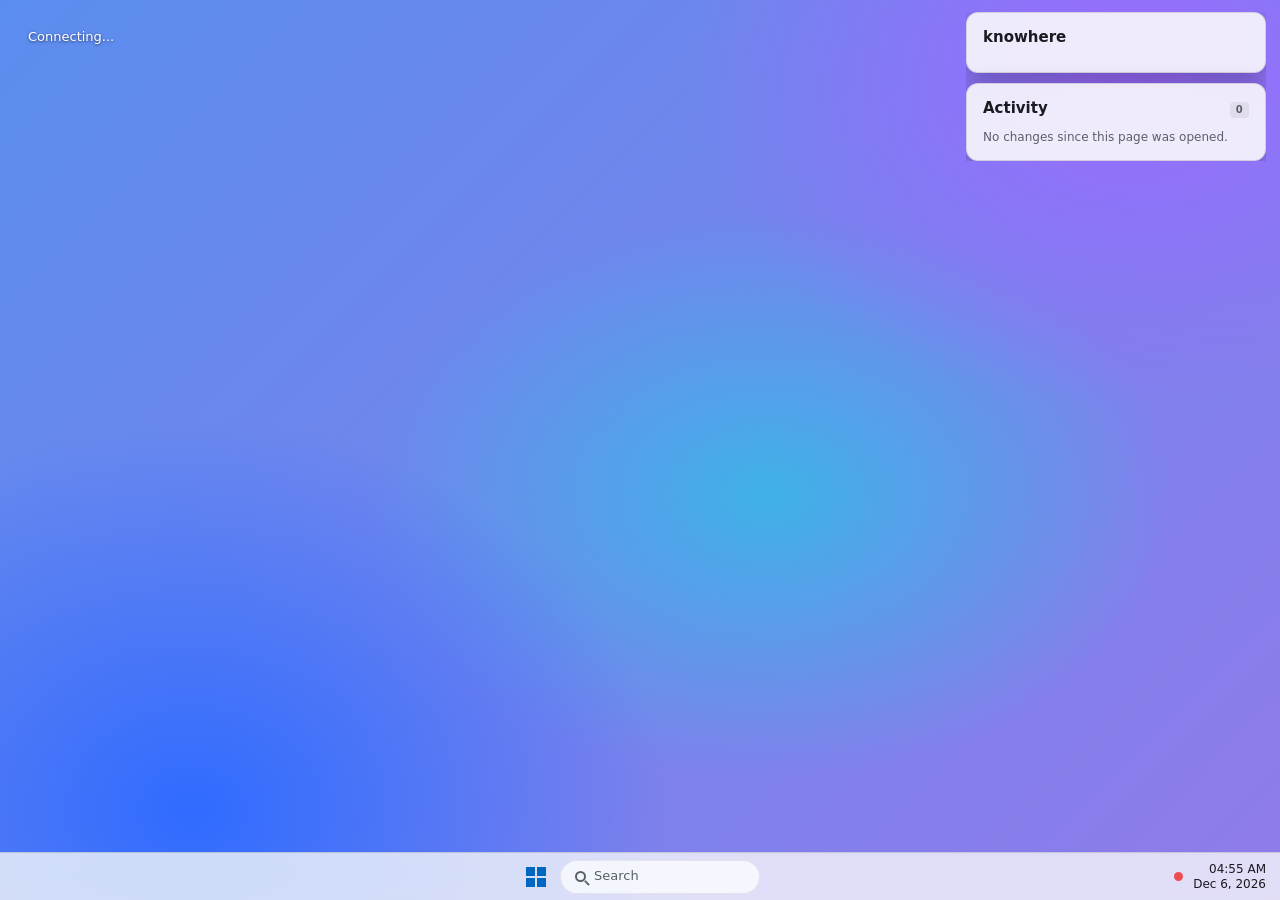
==== dashboard/index.html @ 9a555c3b "dash" ====
<!doctype html>
<html lang="en">
<head>
<meta charset="utf-8">
<meta name="viewport" content="width=device-width, initial-scale=1, viewport-fit=cover">
<meta name="color-scheme" content="light dark">
<title>knowhere</title>
<link rel="icon" href="data:image/svg+xml,%3Csvg xmlns='http://www.w3.org/2000/svg' viewBox='0 0 32 32'%3E%3Crect width='32' height='32' rx='8' fill='%230067c0'/%3E%3Crect x='7' y='7' width='8' height='8' fill='white'/%3E%3Crect x='17' y='7' width='8' height='8' fill='white'/%3E%3Crect x='7' y='17' width='8' height='8' fill='white'/%3E%3Crect x='17' y='17' width='8' height='8' fill='white'/%3E%3C/svg%3E">
<style>
:root{
  --accent:#0067c0; --text:#1a1a1f; --muted:#5b6068; --solid:#f6f7fa;
  --surface:rgba(249,249,252,.90); --card:rgba(255,255,255,.70); --task:rgba(243,244,248,.82);
  --stroke:rgba(0,0,0,.12); --stroke2:rgba(0,0,0,.07); --hover:rgba(0,0,0,.06);
  --ok:#0f7b0f; --okbg:rgba(15,123,15,.14); --warn:#8a5200; --warnbg:rgba(190,120,0,.18);
  --bad:#c42b1c; --badbg:rgba(196,43,28,.14); --off:#5b6068; --offbg:rgba(91,96,104,.16);
  --dot-ok:#2ec04f; --dot-warn:#f2a900; --dot-bad:#ee4b50; --dot-off:#9096a0;
  --wp:radial-gradient(60% 70% at 15% 90%,#2f6bff 0%,transparent 62%),
       radial-gradient(55% 60% at 88% 8%,#9a6bff 0%,transparent 62%),
       radial-gradient(45% 45% at 60% 55%,#3fb2e8 0%,transparent 70%),
       linear-gradient(135deg,#5b8def,#8f7bea);
}
@media (prefers-color-scheme: dark){
  :root{
    --accent:#60cdff; --text:#f3f4f7; --muted:#a3a9b3; --solid:#1f2128;
    --surface:rgba(34,36,44,.86); --card:rgba(255,255,255,.055); --task:rgba(24,26,33,.82);
    --stroke:rgba(255,255,255,.13); --stroke2:rgba(255,255,255,.08); --hover:rgba(255,255,255,.08);
    --ok:#6ccb5f; --okbg:rgba(108,203,95,.16); --warn:#fce100; --warnbg:rgba(252,225,0,.14);
    --bad:#ff99a4; --badbg:rgba(255,99,115,.18); --off:#a3a9b3; --offbg:rgba(163,169,179,.16);
    --wp:radial-gradient(60% 70% at 15% 90%,#0a4fd6 0%,transparent 62%),
         radial-gradient(55% 60% at 88% 8%,#6a2fd1 0%,transparent 62%),
         radial-gradient(45% 45% at 60% 55%,#0e7490 0%,transparent 70%),
         linear-gradient(135deg,#070b18,#101634);
  }
}
*{box-sizing:border-box}
html,body{height:100%;margin:0;overflow:hidden}
body{background:var(--wp);color:var(--text);font:13px/1.4 "Segoe UI Variable Text","Segoe UI",system-ui,-apple-system,Roboto,sans-serif;-webkit-font-smoothing:antialiased}
button{font:inherit;color:inherit}
code,.mono{font-family:"Cascadia Mono",Consolas,ui-monospace,SFMono-Regular,Menlo,monospace}

/* ---------- desktop ---------- */
.desktop{position:fixed;left:0;right:0;top:0;bottom:48px;overflow:auto;padding:8px}
.icons{display:grid;grid-auto-flow:column;grid-template-rows:repeat(auto-fill,112px);grid-auto-columns:92px;height:100%;align-content:start;justify-content:start}
.icon{all:unset;box-sizing:border-box;display:flex;flex-direction:column;align-items:center;gap:6px;width:90px;height:108px;padding:8px 4px;border-radius:6px;cursor:default;color:#fff;text-align:center;text-shadow:0 1px 3px rgba(0,0,0,.7)}
.icon:hover{background:rgba(255,255,255,.14)}
.icon.sel,.icon:focus-visible{background:rgba(255,255,255,.22);box-shadow:inset 0 0 0 1px rgba(255,255,255,.4)}
.lbl{font-size:12px;line-height:1.25;max-width:84px;max-height:2.5em;overflow:hidden;display:-webkit-box;-webkit-line-clamp:2;-webkit-box-orient:vertical;overflow-wrap:anywhere}
.icon.off .tile,.sitem.off .tile{filter:grayscale(.75) brightness(.8)}
.tilewrap{position:relative;display:block;width:52px;height:52px;flex:none}
.tile{display:grid;place-items:center;width:100%;height:100%;border-radius:24%;color:#fff;font-weight:650;letter-spacing:.02em;text-shadow:none;
  background:linear-gradient(145deg,hsl(var(--h) 78% 60%),hsl(calc(var(--h) + 30) 72% 40%));
  box-shadow:0 4px 10px rgba(0,0,0,.28),inset 0 1px 0 rgba(255,255,255,.35)}
.tile.round{border-radius:50%}
.dot{position:absolute;right:-3px;bottom:-3px;width:14px;height:14px;border-radius:50%;border:2px solid rgba(18,20,28,.8);background:var(--dot-off)}
.dot.ok{background:var(--dot-ok)}.dot.warn{background:var(--dot-warn)}.dot.bad{background:var(--dot-bad)}
.nomatch{color:#fff;text-shadow:0 1px 3px rgba(0,0,0,.6);padding:20px;grid-row:1}

/* ---------- widget ---------- */
.wcol{position:absolute;top:12px;right:14px;width:300px;max-height:calc(100% - 24px);overflow:auto;display:flex;flex-direction:column;gap:10px}
.widget{flex:none;padding:14px 16px;border-radius:12px;color:var(--text);
  background:var(--surface);-webkit-backdrop-filter:blur(28px) saturate(1.5);backdrop-filter:blur(28px) saturate(1.5);border:1px solid var(--stroke);box-shadow:0 10px 30px rgba(0,0,0,.25)}
.whead{display:flex;align-items:baseline;justify-content:space-between;margin-bottom:10px}
.whead b{font-size:15px;font-weight:600}
.wstats{display:grid;grid-template-columns:repeat(3,1fr);gap:8px;margin-bottom:12px}
.stat{background:var(--card);border:1px solid var(--stroke2);border-radius:8px;padding:6px 8px}
.stat b{display:block;font-size:20px;line-height:1.1;font-weight:600}
.stat span{font-size:11px;color:var(--muted)}
.stat.bad b{color:var(--bad)}
.wsec{font-size:11px;font-weight:600;letter-spacing:.06em;text-transform:uppercase;color:var(--muted);margin:12px 0 6px}
details.ifd>summary{list-style:none;cursor:default}
details.ifd>summary::-webkit-details-marker{display:none}
details.ifd>summary::after{content:" \25BE";letter-spacing:0}
details.ifd:not([open])>summary::after{content:" \25B8"}
.if{padding:6px 0;border-top:1px solid var(--stroke2)}
.if:first-of-type{border-top:0}
.ifh{display:flex;align-items:center;gap:8px}
.grp{font-size:10px;font-weight:700;letter-spacing:.04em;border-radius:4px;padding:1px 6px;background:var(--hover);color:var(--muted)}
.grp.lan{color:var(--ok);background:var(--okbg)}.grp.tailnet{color:#8a5cf6;background:rgba(138,92,246,.16)}
.ia{margin:3px 0 0;font-size:12px;overflow-wrap:anywhere}
.ia code{display:block}
.ia .v6{color:var(--muted);font-size:11px}
.filters{display:flex;flex-wrap:wrap;gap:5px}
.filters button{all:unset;cursor:default;padding:4px 10px;border-radius:999px;border:1px solid var(--stroke);background:var(--card);font-size:12px;color:var(--muted)}
.filters button:hover{background:var(--hover)}
.filters button.on{background:var(--accent);border-color:transparent;color:#fff}
@media (prefers-color-scheme: dark){.filters button.on{color:#06222f}}
.wfoot{margin-top:12px;font-size:11px;color:var(--muted);overflow-wrap:anywhere}
.alert{margin-top:10px;padding:8px 10px;border-radius:8px;background:var(--badbg);color:var(--bad);font-size:12px}

/* ---------- windows ---------- */
#windows{position:fixed;left:0;right:0;top:0;bottom:48px;z-index:10;pointer-events:none}
.win{position:absolute;pointer-events:auto;min-width:340px;min-height:240px;display:flex;flex-direction:column;resize:both;overflow:hidden;border-radius:9px;color:var(--text);
  background:var(--surface);-webkit-backdrop-filter:blur(30px) saturate(1.4);backdrop-filter:blur(30px) saturate(1.4);
  border:1px solid var(--stroke);box-shadow:0 8px 24px rgba(0,0,0,.25),0 2px 6px rgba(0,0,0,.2)}
.win.focus{box-shadow:0 22px 60px rgba(0,0,0,.45),0 2px 8px rgba(0,0,0,.25)}
.win.max{background:var(--solid);-webkit-backdrop-filter:none;backdrop-filter:none;left:0 !important;top:0 !important;right:0 !important;bottom:0 !important;width:auto !important;height:auto !important;border-radius:0;resize:none}
.win.min{display:none}
.tb{display:flex;align-items:center;height:36px;padding-left:10px;gap:8px;flex:none;user-select:none;-webkit-user-select:none;touch-action:none;color:var(--muted)}
.win.focus .tb{color:var(--text)}
.tbico{display:block;width:16px;height:16px;flex:none}
.tbico .tile{border-radius:4px;box-shadow:none}
.ttl{flex:1;font-size:12px;white-space:nowrap;overflow:hidden;text-overflow:ellipsis}
.wb{all:unset;width:46px;height:36px;display:grid;place-items:center;cursor:default}
.wb:hover{background:var(--hover)}
.wb.x:hover{background:#c42b1c;color:#fff}
.g{position:relative;display:block;width:10px;height:10px}
.g-min::before{content:"";position:absolute;left:0;right:0;top:5px;height:1px;background:currentColor}
.g-max{border:1px solid currentColor;border-radius:1px}
.g-res{width:8px;height:8px;margin:2px 0 0 0;border:1px solid currentColor}
.g-res::before{content:"";position:absolute;left:1px;top:-3px;width:8px;height:8px;border-top:1px solid currentColor;border-right:1px solid currentColor}
.g-x::before,.g-x::after{content:"";position:absolute;left:4px;top:-1px;width:1px;height:12px;background:currentColor;transform:rotate(45deg)}
.g-x::after{transform:rotate(-45deg)}
.wbody{flex:1;overflow:auto;padding:4px 20px 20px}
.gone{padding:30px 0;text-align:center;color:var(--muted)}
.wh{display:flex;gap:14px;align-items:center;padding:4px 0 14px}
.wh .tilewrap{width:56px;height:56px}
.wh .tile{font-size:20px}
.wh h2{margin:0;font-size:20px;line-height:1.2;font-weight:600;overflow-wrap:anywhere}
.wh .sub{color:var(--muted);font-size:12px;overflow-wrap:anywhere;margin-top:2px}
.pill{display:inline-block;font-size:12px;font-weight:600;border-radius:999px;padding:1px 10px;margin-left:8px;vertical-align:3px}
.pill.ok{color:var(--ok);background:var(--okbg)}.pill.warn{color:var(--warn);background:var(--warnbg)}
.pill.bad{color:var(--bad);background:var(--badbg)}.pill.off{color:var(--off);background:var(--offbg)}
.btns{display:flex;gap:8px;flex-wrap:wrap;margin:0 0 6px}
.btn{display:inline-flex;align-items:center;padding:6px 16px;border-radius:5px;border:1px solid var(--stroke);background:var(--card);color:var(--text);text-decoration:none}
.btn:hover{background:var(--hover)}
.btn.pri{background:var(--accent);border-color:transparent;color:#fff}
@media (prefers-color-scheme: dark){.btn.pri{color:#06222f}}
.sec{font-size:13px;font-weight:600;margin:16px 0 8px}
.sec span{color:var(--muted);font-weight:400}
.pcard{background:var(--card);border:1px solid var(--stroke2);border-radius:8px;padding:10px 12px;margin-bottom:8px}
.ph{display:flex;gap:8px;align-items:center;flex-wrap:wrap;margin-bottom:7px}
.pn{font-size:14px;font-weight:600}
.tag{font-size:10px;font-weight:700;border-radius:4px;padding:1px 6px;background:var(--accent);color:#fff}
@media (prefers-color-scheme: dark){.tag{color:#06222f}}
.bind{color:var(--muted);font-size:12px}
.chips{display:flex;gap:6px;flex-wrap:wrap}
.chip{display:inline-flex;gap:6px;align-items:center;min-width:0;max-width:100%;padding:2px 9px;border-radius:6px;background:var(--hover);border:1px solid transparent;color:var(--text);text-decoration:none;font-size:12px;font-family:"Cascadia Mono",Consolas,ui-monospace,SFMono-Regular,Menlo,monospace}
.chip span{min-width:0;overflow-wrap:anywhere}
.chip b{font-family:"Segoe UI Variable Text","Segoe UI",system-ui,sans-serif;font-weight:600;color:var(--muted)}
a.chip{color:var(--accent);border-color:var(--stroke)}
a.chip:hover{background:var(--hover)}
.chip.g-lan b{color:var(--ok)}.chip.g-tailnet b{color:#8a5cf6}
button.chip{all:unset;cursor:default;display:inline-flex;gap:6px;align-items:center;padding:2px 9px;border-radius:6px;background:var(--hover);font-size:12px;color:var(--muted)}
.note{margin-top:7px;font-size:11px;color:var(--warn)}
.kv{display:grid;grid-template-columns:110px 1fr;gap:5px 12px;font-size:12px;margin:0}
.kv dt{color:var(--muted)}.kv dd{margin:0;overflow-wrap:anywhere}

/* ---------- taskbar ---------- */
.taskbar{position:fixed;left:0;right:0;bottom:0;height:48px;z-index:1000;display:grid;grid-template-columns:1fr auto 1fr;align-items:center;padding:0 8px;
  background:var(--task);-webkit-backdrop-filter:blur(30px) saturate(1.6);backdrop-filter:blur(30px) saturate(1.6);border-top:1px solid var(--stroke);color:var(--text)}
.tcenter{display:flex;align-items:center;gap:4px}
.tbtn{all:unset;box-sizing:border-box;height:40px;min-width:40px;display:flex;align-items:center;justify-content:center;gap:8px;border-radius:6px;cursor:default;position:relative}
.tbtn:hover{background:var(--hover)}
.tbtn.act{background:var(--hover)}
.logo{display:grid;grid-template-columns:9px 9px;grid-template-rows:9px 9px;gap:2px}
.logo i{display:block;background:var(--accent)}
.search{padding:0 14px;min-width:200px;height:34px;justify-content:flex-start;border-radius:17px;background:var(--card);border:1px solid var(--stroke2);color:var(--muted)}
.mag{width:11px;height:11px;border:2px solid currentColor;border-radius:50%;position:relative;flex:none}
.mag::after{content:"";position:absolute;width:2px;height:6px;background:currentColor;right:-4px;bottom:-6px;transform:rotate(-45deg)}
.app{padding:0 9px}
.app .tilewrap{width:24px;height:24px}
.app::after{content:"";position:absolute;bottom:2px;left:50%;width:6px;height:3px;margin-left:-3px;border-radius:2px;background:var(--muted)}
.app.act::after{width:16px;margin-left:-8px;background:var(--accent)}
.app.mn::after{width:6px;margin-left:-3px;background:var(--muted)}
.tray{justify-self:end;display:flex;align-items:center;gap:10px;padding-right:6px}
.live{width:9px;height:9px;border-radius:50%;background:var(--dot-off)}
.live.on{background:var(--dot-ok);box-shadow:0 0 0 3px var(--okbg)}.live.off{background:var(--dot-bad)}
.clk{text-align:right;font-size:12px;line-height:1.25}

/* ---------- start menu ---------- */
.start{position:fixed;left:50%;bottom:56px;transform:translateX(-50%);z-index:1001;width:min(640px,calc(100vw - 16px));height:min(640px,calc(100vh - 72px));display:flex;flex-direction:column;padding:20px;border-radius:12px;color:var(--text);
  background:var(--surface);-webkit-backdrop-filter:blur(40px) saturate(1.6);backdrop-filter:blur(40px) saturate(1.6);border:1px solid var(--stroke);box-shadow:0 20px 60px rgba(0,0,0,.4)}
.start[hidden]{display:none}
.sq{width:100%;height:38px;padding:0 16px;border-radius:19px;border:1px solid var(--stroke);background:var(--card);color:var(--text);font:inherit;outline:none}
.sq:focus{border-color:var(--accent);box-shadow:0 0 0 1px var(--accent)}
.sh{display:flex;justify-content:space-between;margin:16px 4px 8px;font-size:13px;font-weight:600}
.sh span{color:var(--muted);font-weight:400}
.sgrid{flex:1;overflow:auto;display:grid;grid-template-columns:repeat(auto-fill,minmax(92px,1fr));grid-auto-rows:108px;gap:4px;align-content:start}
.sitem{all:unset;box-sizing:border-box;display:flex;flex-direction:column;align-items:center;gap:6px;padding:8px 4px;border-radius:6px;cursor:default;text-align:center}
.sitem:hover,.sitem:focus-visible{background:var(--hover)}
.sitem .lbl{color:var(--text);font-size:12px;max-width:86px}
.sitem .tilewrap{width:44px;height:44px}
.sitem .tile{font-size:16px}
.sfoot{margin-top:10px;padding-top:10px;border-top:1px solid var(--stroke2);font-size:12px;color:var(--muted)}

.tile svg{width:58%;height:58%;fill:none;stroke:#fff;stroke-width:1.9;stroke-linecap:round;stroke-linejoin:round}
.tbico .tile svg{width:74%;height:74%}
#toasts{position:fixed;right:14px;bottom:58px;z-index:1002;display:flex;flex-direction:column;gap:8px;width:min(320px,calc(100vw - 28px));pointer-events:none}
.toast{pointer-events:auto;display:flex;gap:10px;align-items:flex-start;padding:10px 12px;border-radius:10px;color:var(--text);cursor:default;background:var(--surface);-webkit-backdrop-filter:blur(30px);backdrop-filter:blur(30px);border:1px solid var(--stroke);box-shadow:0 10px 30px rgba(0,0,0,.35);animation:tin .25s ease-out}
@keyframes tin{from{transform:translateY(12px);opacity:0}to{transform:none;opacity:1}}
.toast .dot,.ev .dot{position:static;flex:none;width:10px;height:10px;margin-top:5px}
.toast b{display:block;font-weight:600}.toast span{color:var(--muted);font-size:12px}
.ev{display:flex;gap:8px;padding:6px 0;border-top:1px solid var(--stroke2);font-size:12px;cursor:default}
.ev:first-child{border-top:0}
.ev:hover{background:var(--hover)}
.badge{display:none;min-width:16px;height:16px;padding:0 4px;border-radius:8px;background:var(--dot-bad);color:#fff;font-size:11px;font-weight:700;align-items:center;justify-content:center}
.badge.on{display:inline-flex}
/* ---------- small screens ---------- */
@media (max-width:760px){
  .desktop{display:flex;flex-direction:column;padding:8px}
  .wcol{position:static;width:auto;max-height:none;order:-1;margin:0 0 8px;flex:none}
  .icons{display:grid;grid-auto-flow:row;grid-template-rows:none;grid-template-columns:repeat(auto-fill,minmax(86px,1fr));grid-auto-columns:auto;height:auto;justify-content:stretch}
  .icon{width:auto}
  .icons{flex:none}
  .search{min-width:40px;width:40px;padding:0;justify-content:center}.search span{display:none}
  .clk .d{display:none}
  .win{min-width:0}
}
</style>
</head>
<body>
<div id="desktop" class="desktop">
  <div class="wcol">
    <aside id="widget" class="widget">
      <div class="whead"><b id="host">knowhere</b></div>
      <div id="wbody"></div>
    </aside>
    <aside id="wact" class="widget">
      <div class="whead"><b>Activity</b><span id="actn" class="grp">0</span></div>
      <div id="actbody"></div>
    </aside>
  </div>
  <div id="icons" class="icons"></div>
</div>
<div id="windows"></div>
<div id="toasts"></div>

<section id="start" class="start" hidden aria-label="Start">
  <input id="q" class="sq" type="search" placeholder="Search services, ports, addresses" autocomplete="off">
  <div class="sh">Services <span id="scount"></span></div>
  <div id="sgrid" class="sgrid"></div>
  <div id="sfoot" class="sfoot"></div>
</section>

<nav class="taskbar" aria-label="Taskbar">
  <div></div>
  <div class="tcenter">
    <button id="startbtn" class="tbtn" title="Start" aria-label="Start"><span class="logo"><i></i><i></i><i></i><i></i></span></button>
    <button id="searchbtn" class="tbtn search" title="Search (/)" aria-label="Search"><i class="mag"></i><span>Search</span></button>
    <div id="apps" class="tcenter"></div>
  </div>
  <div class="tray"><span id="pbadge" class="badge" title="Services with problems"></span><span id="live" class="live" title="connecting"></span><div class="clk"><div id="clock"></div><div id="date" class="d"></div></div></div>
</nav>

<script>
(function(){
'use strict';
var snap=null, query='', filter='all', selected=null;
var wins=[], zTop=20, cascade=0, focusId=null;
var coarse=!!(window.matchMedia && window.matchMedia('(pointer: coarse)').matches);
var RANK={lan:0,tailnet:1,loopback:2,other:3,docker:4};
var GNAME={lan:'LAN',tailnet:'Tailscale',loopback:'Loopback',other:'Other',docker:'Docker'};
var FILTERS=[['all','All'],['docker','Docker'],['host','Host'],['running','Running'],['problems','Problems']];

function $(id){return document.getElementById(id);}
function small(){return window.innerWidth<760;}
function add(e,c){
  if(c==null||c===false) return;
  if(Array.isArray(c)){ c.forEach(function(x){add(e,x);}); return; }
  e.appendChild(c.nodeType? c : document.createTextNode(String(c)));
}
function h(tag,attrs){
  var e=document.createElement(tag);
  if(attrs) Object.keys(attrs).forEach(function(k){
    var v=attrs[k];
    if(k==='class') e.className=v;
    else if(k==='href'){ if(/^https?:\/\//.test(v)){ e.href=v; e.target='_blank'; e.rel='noopener'; } }
    else e.setAttribute(k,v);
  });
  for(var i=2;i<arguments.length;i++) add(e,arguments[i]);
  return e;
}

function soft(name){
  var out=[];
  name.split(/([-_.])/).forEach(function(p){
    if(p==='') return;
    out.push(document.createTextNode(p));
    if(/^[-_.]$/.test(p)) out.push(document.createElement('wbr'));
  });
  return out;
}
/* ---------- model helpers ---------- */
function hue(s){var x=0;for(var i=0;i<s.length;i++) x=(x*31+s.charCodeAt(i))>>>0;return x%360;}
function initials(n){
  var p=n.replace(/[^A-Za-z0-9]+/g,' ').trim().split(' ').filter(Boolean);
  return (p.length>1? p[0][0]+p[1][0] : (p[0]||'?').slice(0,2)).toUpperCase();
}
var GL={
 film:'<rect x="3" y="4" width="18" height="16" rx="3"/><path d="M10 9l5 3-5 3z"/>',
 music:'<path d="M9 18V6l10-2v12"/><circle cx="7" cy="18" r="2"/><circle cx="17" cy="16" r="2"/>',
 photo:'<rect x="3" y="4" width="18" height="16" rx="3"/><circle cx="9" cy="10" r="1.6"/><path d="M4 18l5-5 4 4 3-3 4 4"/>',
 shield:'<path d="M12 3l8 3v6c0 4.5-3.2 7.6-8 9-4.8-1.4-8-4.5-8-9V6z"/><path d="M9 12l2 2 4-4"/>',
 box:'<path d="M12 3l8 4.5v9L12 21l-8-4.5v-9z"/><path d="M12 12l8-4.5M12 12L4 7.5M12 12v9"/>',
 db:'<ellipse cx="12" cy="6" rx="7" ry="3"/><path d="M5 6v6c0 1.7 3.1 3 7 3s7-1.3 7-3V6M5 12v6c0 1.7 3.1 3 7 3s7-1.3 7-3v-6"/>',
 bolt:'<path d="M13 3L5 13h6l-1 8 8-10h-6z"/>',
 chart:'<path d="M4 19V5M4 19h16"/><path d="M8 15l3-4 3 2 4-6"/>',
 term:'<rect x="3" y="4" width="18" height="16" rx="3"/><path d="M7 9l3 3-3 3M12 15h5"/>',
 mesh:'<circle cx="12" cy="5" r="2"/><circle cx="5" cy="18" r="2"/><circle cx="19" cy="18" r="2"/><path d="M12 7v4M12 11l-6 5M12 11l6 5"/>',
 clock:'<circle cx="12" cy="12" r="9"/><path d="M12 7v5l3 2"/>',
 globe:'<circle cx="12" cy="12" r="9"/><path d="M3 12h18M12 3c3 3 3 15 0 18M12 3c-3 3-3 15 0 18"/>',
 net:'<rect x="3" y="14" width="18" height="6" rx="2"/><path d="M7 14v-4M12 14V6M17 14v-4"/>',
 gear:'<circle cx="12" cy="12" r="3"/><path d="M12 3v3M12 18v3M3 12h3M18 12h3M5.6 5.6l2.1 2.1M16.3 16.3l2.1 2.1M18.4 5.6l-2.1 2.1M7.7 16.3l-2.1 2.1"/>',
 grid:'<rect x="4" y="4" width="7" height="7" rx="1.5"/><rect x="13" y="4" width="7" height="7" rx="1.5"/><rect x="4" y="13" width="7" height="7" rx="1.5"/><rect x="13" y="13" width="7" height="7" rx="1.5"/>',
 lock:'<rect x="5" y="11" width="14" height="9" rx="2"/><path d="M8 11V8a4 4 0 018 0v3"/>',
 cloud:'<path d="M7 18a4 4 0 010-8 5 5 0 019.6-1A4.5 4.5 0 0117 18z"/>',
 rec:'<rect x="3" y="5" width="18" height="14" rx="3"/><circle cx="12" cy="12" r="3"/>'
};
var RULES=[
 [/postgres|mysql|mariadb|mongo|influx|clickhouse|sqlite|database|[-_]pg\b|pgvector/,'db',255],
 [/redis|valkey|memcache|keydb/,'bolt',20],
 [/socket-proxy|docker-proxy|vault|crowdsec|fail2ban/,'lock',45],
 [/jellyfin|plex|emby|kodi|sonarr|radarr|tautulli/,'film',8],
 [/navidrome|airsonic|subsonic|mpd|music|lidarr/,'music',330],
 [/immich|photoprism|piwigo|lychee|photo/,'photo',165],
 [/pihole|adguard/,'shield',350],
 [/portainer|dockge|watchtower|containerd|dockerd|podman/,'box',205],
 [/grafana|prometheus|ntop|netdata|zabbix|loki|uptime|glances/,'chart',140],
 [/sshd|ssh/,'term',150],
 [/tailscale|wireguard|zerotier|headscale|openvpn|vpn/,'mesh',270],
 [/chrony|ntp|timesync/,'clock',190],
 [/networkd|networkmanager|dhcp|netplan/,'net',215],
 [/resolved|unbound|dnsmasq|coredns|bind|dns/,'globe',200],
 [/nginx|caddy|traefik|haproxy|apache|httpd|proxy/,'globe',225],
 [/nextcloud|owncloud|seafile|syncthing|cloud/,'cloud',210],
 [/dashboard/,'grid',215],
 [/blackbox|recorder|camera|frigate/,'rec',300]
];
function glyphFor(s){
  var key=(s.name+' '+(s.image||'')+' '+(s.compose||'')).toLowerCase();
  for(var i=0;i<RULES.length;i++) if(RULES[i][0].test(key)) return {d:GL[RULES[i][1]],hue:RULES[i][2]};
  return {d:GL[s.source==='docker'?'box':'gear'],hue:null};
}
function svgIcon(d){
  var v=document.createElementNS('http://www.w3.org/2000/svg','svg');
  v.setAttribute('viewBox','0 0 24 24'); v.setAttribute('aria-hidden','true'); v.innerHTML=d;
  return v;
}
function tile(s,bare){
  var g=glyphFor(s);
  var t=h('span',{'class':'tile'+(s.source==='host'?' round':'')},svgIcon(g.d));
  t.style.setProperty('--h',String(g.hue==null? hue(s.name) : g.hue));
  return t;
}
function status(s){
  if(s.state==='running'){
    if(s.health==='unhealthy') return ['unhealthy','bad'];
    if(s.health==='healthy') return ['healthy','ok'];
    if(s.health==='starting') return ['starting','warn'];
    return ['running','ok'];
  }
  if(s.state==='restarting'||s.state==='paused'||s.state==='created') return [s.state,'warn'];
  return [s.state,'off'];
}
function isProblem(s){return s.health==='unhealthy'||s.state==='exited'||s.state==='dead'||s.state==='restarting';}
function byId(id){return snap? snap.services.filter(function(s){return s.id===id;})[0] : null;}

function portGroups(s){
  var m={}, order=[];
  s.ports.forEach(function(p){
    var k=p.proto+'/'+p.port;
    if(!m[k]){ m[k]={proto:p.proto,port:p.port,binds:[],reach:[],seen:{},scheme:''}; order.push(k); }
    var g=m[k];
    if(g.binds.indexOf(p.bind)<0) g.binds.push(p.bind);
    if(p.scheme) g.scheme=p.scheme;
    if(p.aliases&&!g.aliases) g.aliases=p.aliases;
    p.reach.forEach(function(r){ var rk=r.iface+'|'+r.ip; if(!g.seen[rk]){ g.seen[rk]=1; g.reach.push(r); } });
  });
  return order.map(function(k){
    var g=m[k];
    g.reach.sort(function(a,b){return (RANK[a.group]-RANK[b.group])||a.iface.localeCompare(b.iface)||a.ip.localeCompare(b.ip);});
    return g;
  });
}
function filterOK(s,f){
  return f==='all'||(f==='docker'&&s.source==='docker')||(f==='host'&&s.source==='host')||(f==='running'&&s.state==='running')||(f==='problems'&&isProblem(s));
}
function matches(s){
  if(!filterOK(s,filter)) return false;
  if(!query) return true;
  var hay=[s.name,s.image,s.compose,s.state,s.health,s.source].concat(s.internal_ports||[]);
  s.ports.forEach(function(p){
    hay.push(String(p.port),p.proto,p.bind,p.scheme);
    p.reach.forEach(function(r){hay.push(r.iface,r.ip);});
  });
  return hay.join(' ').toLowerCase().indexOf(query)>=0;
}
function visible(){return snap? snap.services.filter(matches) : [];}

/* ---------- desktop icons ---------- */
function icon(s){
  var st=status(s);
  var b=h('button',{'class':'icon'+(selected===s.id?' sel':'')+(st[1]==='off'?' off':''),'data-id':s.id,title:s.name+' - '+st[0]},
    h('span',{'class':'tilewrap'},tile(s),h('i',{'class':'dot '+st[1]})),
    h('span',{'class':'lbl'},soft(s.name)));
  b.addEventListener('click',function(e){
    e.stopPropagation();
    if(coarse||small()) openWin(s.id); else { selected=s.id; markSel(); }
  });
  b.addEventListener('dblclick',function(){openWin(s.id);});
  b.addEventListener('keydown',function(e){ if(e.key==='Enter'){ e.preventDefault(); openWin(s.id); } });
  return b;
}
function markSel(){
  var list=$('icons').querySelectorAll('.icon');
  for(var i=0;i<list.length;i++) list[i].classList.toggle('sel',list[i].getAttribute('data-id')===selected);
}
function renderIcons(){
  var box=$('icons'); box.textContent='';
  if(!snap){ box.appendChild(h('div',{'class':'nomatch'},'Connecting...')); return; }
  var list=visible();
  if(!list.length) box.appendChild(h('div',{'class':'nomatch'},'No services match.'));
  list.forEach(function(s){box.appendChild(icon(s));});
}

/* ---------- network widget ---------- */
function stat(n,label,bad){return h('div',{'class':'stat'+(bad?' bad':'')},h('b',null,String(n)),h('span',null,label));}
function renderWidget(){
  var w=$('wbody'); w.textContent='';
  if(!snap) return;
  $('host').textContent=snap.host||'knowhere';
  var ports=0; snap.services.forEach(function(s){ports+=s.ports.length;});
  var probs=snap.services.filter(isProblem).length;
  w.appendChild(h('div',{'class':'wstats'},stat(snap.services.length,'Services'),stat(ports,'Listeners'),stat(probs,'Problems',probs>0)));
  var det=h('details',{'class':'ifd'}); if(!small()) det.setAttribute('open','');
  det.appendChild(h('summary',{'class':'wsec'},'Interfaces'));
  var docker=0;
  snap.interfaces.forEach(function(i){
    if(i.group==='docker'){docker++;return;}
    var v4=i.addrs.filter(function(a){return a.indexOf(':')<0;}), v6=i.addrs.filter(function(a){return a.indexOf(':')>=0;});
    det.appendChild(h('div',{'class':'if'},
      h('div',{'class':'ifh'},h('b',null,i.name),h('span',{'class':'grp '+i.group},GNAME[i.group]||i.group)),
      h('div',{'class':'ia'},v4.map(function(a){return h('code',null,a);}),v6.map(function(a){return h('code',{'class':'v6'},a);}))));
  });
  if(docker) det.appendChild(h('div',{'class':'if'},h('div',{'class':'ifh'},h('b',null,'docker bridges'),h('span',{'class':'grp'},docker+' active'))));
  w.appendChild(det);
  w.appendChild(h('div',{'class':'wsec'},'Filter'));
  var f=h('div',{'class':'filters'});
  FILTERS.forEach(function(x){
    var n=snap.services.filter(function(s){return filterOK(s,x[0]);}).length;
    var b=h('button',{'class':x[0]===filter?'on':''},x[1]+' '+n);
    b.addEventListener('click',function(){filter=x[0];renderAll();});
    f.appendChild(b);
  });
  w.appendChild(f);
  if(snap.docker_error) w.appendChild(h('div',{'class':'alert'},'Docker data unavailable, showing host listeners only: '+snap.docker_error));
  w.appendChild(h('div',{'class':'wfoot'},'Dashboard listens on '+(snap.dashboard_binds||[]).join(', ')+' (IPv4 only). Circle icons are host processes, rounded squares are containers.'));
}

/* ---------- start menu ---------- */
function toggleStart(force){
  var open=(force===undefined)? $('start').hidden : force;
  $('start').hidden=!open;
  $('startbtn').classList.toggle('act',open);
  if(open){ renderStart(); $('q').focus(); }
}
function closeStart(){ if(!$('start').hidden) toggleStart(false); }
function renderStart(){
  var g=$('sgrid'); g.textContent='';
  var list=visible();
  $('scount').textContent=snap? (list.length+' of '+snap.services.length) : '';
  list.forEach(function(s){
    var b=h('button',{'class':'sitem'+(status(s)[1]==='off'?' off':''),title:s.name+' - '+status(s)[0]},h('span',{'class':'tilewrap'},tile(s),h('i',{'class':'dot '+status(s)[1]})),h('span',{'class':'lbl'},soft(s.name)));
    b.addEventListener('click',function(){openWin(s.id);});
    g.appendChild(b);
  });
  if(!list.length) g.appendChild(h('div',{'class':'gone',style:'grid-column:1/-1'},'No services match.'));
  $('sfoot').textContent=snap? (snap.host+' \u00b7 filter: '+filter+(query?' \u00b7 search: '+query:'')) : '';
}

/* ---------- windows ---------- */
function btn(s,primary,label,url){ return h('a',{'class':'btn'+(primary?' pri':''),href:url,title:url},label); }
function winBody(s){
  var st=status(s), groups=portGroups(s), root=h('div',null);
  var sub=(s.source==='docker')? [s.image,s.compose?' \u00b7 '+s.compose:'',s.network_mode==='host'?' \u00b7 host network':''] : ['Host process'];
  root.appendChild(h('div',{'class':'wh'},
    h('span',{'class':'tilewrap'},tile(s)),
    h('div',null,h('h2',null,s.name,h('span',{'class':'pill '+st[1]},st[0])),h('div',{'class':'sub'},sub),s.status_text?h('div',{'class':'sub'},s.status_text):null)));
  var web=groups.filter(function(g){return g.scheme;}).slice(0,4), btns=h('div',{'class':'btns'});
  web.forEach(function(g){
    var pick=function(grp){var r=g.reach.filter(function(x){return x.group===grp&&x.url;})[0];return r&&r.url;};
    var lan=pick('lan'), ts=pick('tailnet'), lo=pick('loopback');
    var main=lan||ts||lo, suffix=web.length>1? ' :'+g.port : '';
    if(main) btns.appendChild(btn(s,true,'Open'+suffix,main));
    if(lan&&ts) btns.appendChild(btn(s,false,'Via Tailscale'+suffix,ts));
    if(g.aliases&&g.aliases.length) btns.appendChild(btn(s,false,'Tailscale name'+suffix,g.aliases[0].url));
  });
  if(btns.childNodes.length) root.appendChild(btns);

  root.appendChild(h('div',{'class':'sec'},'Listening ports ',h('span',null,'('+groups.length+')')));
  if(!groups.length) root.appendChild(h('div',{'class':'pcard bind'},'Nothing is listening on the host for this service.'));
  groups.forEach(function(g){
    var main=g.reach.filter(function(r){return r.group!=='docker';}), dock=g.reach.filter(function(r){return r.group==='docker';});
    var wild=g.binds.some(function(b){return b==='0.0.0.0'||b==='::';});
    var chips=main.map(chipFor);
    (g.aliases||[]).forEach(function(a){ chips.push(h('a',{'class':'chip g-tailnet',href:a.url,title:a.label+' - open '+a.url},h('b',null,'dns'),h('span',null,a.url.replace(/^https?:\/\//,'').replace(/\/$/,'')))); });
    if(dock.length){
      var key=s.id+'|'+g.proto+'/'+g.port;
      var tg=h('button',{'class':'chip'},'docker bridges x'+dock.length+(expanded[key]?' \u25be':' \u25b8'));
      tg.addEventListener('click',function(){expanded[key]=!expanded[key];refreshAllWins();});
      chips.push(tg);
      if(expanded[key]) dock.forEach(function(r){chips.push(chipFor(r));});
    }
    var card=h('div',{'class':'pcard'},
      h('div',{'class':'ph'},h('span',{'class':'pn mono'},g.port+'/'+g.proto),g.scheme?h('span',{'class':'tag'},g.scheme.toUpperCase()):null,
        h('span',{'class':'bind'},'bound '+g.binds.join(', ')+(wild?' (all interfaces)':''))),
      h('div',{'class':'chips'},chips.length?chips:h('span',{'class':'bind'},'No active interface holds this address.')));
    if(g.reach.some(function(r){return r.scope==='global';}))
      card.appendChild(h('div',{'class':'note'},'Reachable on a globally routable address. Whether the internet can reach it depends on your router firewall.'));
    root.appendChild(card);
  });
  if(s.internal_ports&&s.internal_ports.length){
    root.appendChild(h('div',{'class':'sec'},'Docker network only'));
    root.appendChild(h('div',{'class':'pcard'},h('div',{'class':'chips'},s.internal_ports.map(function(p){return h('span',{'class':'chip'},p);}))));
  }
  var kv=h('dl',{'class':'kv'});
  function row(k,v){ if(v){ kv.appendChild(h('dt',null,k)); kv.appendChild(h('dd',null,v)); } }
  row('Source',s.source==='docker'?'Docker container':'Host process');
  row('State',s.state+(s.health?' ('+s.health+')':''));
  row('Image',s.image); row('Compose',s.compose); row('Network mode',s.network_mode);
  root.appendChild(h('div',{'class':'sec'},'Details'));
  root.appendChild(h('div',{'class':'pcard'},kv));
  return root;
}
var expanded={};
function chipFor(r){
  var cls='chip g-'+r.group;
  var title=GNAME[r.group]+' / '+r.scope+(r.url?' - open '+r.url:'');
  var inner=[h('b',null,r.iface),h('span',null,r.ip)];
  return r.url? h('a',{'class':cls,href:r.url,title:title},inner) : h('span',{'class':cls,title:title},inner);
}
function applyState(w){
  w.el.classList.toggle('min',w.min);
  w.el.classList.toggle('max',w.max);
  w.bMax.firstChild.className='g '+(w.max?'g-res':'g-max');
  w.bMax.title=w.max?'Restore':'Maximize';
}
function refreshWin(w){
  var s=byId(w.id), sc=w.body.scrollTop;
  w.body.textContent=''; w.ico.textContent='';
  w.ttl.textContent=s? s.name : w.id.replace(/^[ch]:/,'');
  if(!s){ w.body.appendChild(h('div',{'class':'gone'},'This service is no longer present on the host.')); return; }
  w.ico.appendChild(tile(s,true));
  w.body.appendChild(winBody(s));
  w.body.scrollTop=sc;
}
function refreshAllWins(){ wins.forEach(refreshWin); renderTaskbar(); }
function buildWin(w){
  var el=h('section',{'class':'win','data-id':w.id,role:'dialog'});
  var ico=h('span',{'class':'tbico'}), ttl=h('span',{'class':'ttl'});
  var bMin=h('button',{'class':'wb',title:'Minimize','aria-label':'Minimize'},h('i',{'class':'g g-min'}));
  var bMax=h('button',{'class':'wb',title:'Maximize','aria-label':'Maximize'},h('i',{'class':'g g-max'}));
  var bX=h('button',{'class':'wb x',title:'Close','aria-label':'Close'},h('i',{'class':'g g-x'}));
  var tb=h('div',{'class':'tb'},ico,ttl,bMin,bMax,bX), body=h('div',{'class':'wbody'});
  el.appendChild(tb); el.appendChild(body);
  w.el=el; w.ico=ico; w.ttl=ttl; w.body=body; w.bMax=bMax;
  bMin.addEventListener('click',function(e){e.stopPropagation(); w.min=true; applyState(w); focusTop(); renderTaskbar();});
  bMax.addEventListener('click',function(e){e.stopPropagation(); w.max=!w.max; applyState(w);});
  bX.addEventListener('click',function(e){e.stopPropagation(); closeWin(w);});
  tb.addEventListener('dblclick',function(e){ if(!e.target.closest('.wb')){ w.max=!w.max; applyState(w);} });
  el.addEventListener('pointerdown',function(){ if(focusId!==w.id) focusWin(w); });
  tb.addEventListener('pointerdown',function(e){
    if(e.button!==0||w.max||e.target.closest('.wb')) return;
    var r=el.getBoundingClientRect(), dx=e.clientX-r.left, dy=e.clientY-r.top;
    try{tb.setPointerCapture(e.pointerId);}catch(x){}
    function mv(ev){
      el.style.left=Math.min(window.innerWidth-80,Math.max(80-r.width,ev.clientX-dx))+'px';
      el.style.top=Math.min(window.innerHeight-48-36,Math.max(0,ev.clientY-dy))+'px';
    }
    function up(){ tb.removeEventListener('pointermove',mv); tb.removeEventListener('pointerup',up); tb.removeEventListener('pointercancel',up); }
    tb.addEventListener('pointermove',mv); tb.addEventListener('pointerup',up); tb.addEventListener('pointercancel',up);
  });
  return el;
}
function focusWin(w){
  focusId=w.id; w.el.style.zIndex=String(++zTop);
  wins.forEach(function(x){x.el.classList.toggle('focus',x===w);});
  renderTaskbar();
}
function focusTop(){
  var best=null;
  wins.forEach(function(x){ if(!x.min && (!best || +x.el.style.zIndex>+best.el.style.zIndex)) best=x; });
  if(best) focusWin(best); else { focusId=null; wins.forEach(function(x){x.el.classList.remove('focus');}); }
}
function openWin(id){
  closeStart();
  var w=wins.filter(function(x){return x.id===id;})[0];
  if(!w){
    w={id:id,min:false,max:small()};
    buildWin(w);
    var W=Math.min(660,window.innerWidth-24), H=Math.min(600,window.innerHeight-48-24), off=(cascade++%8)*28;
    w.el.style.width=W+'px'; w.el.style.height=H+'px';
    w.el.style.left=Math.max(8,Math.min(window.innerWidth-W-8,130+off))+'px';
    w.el.style.top=Math.max(8,34+off)+'px';
    $('windows').appendChild(w.el); wins.push(w);
  }
  w.min=false; applyState(w); refreshWin(w); focusWin(w);
}
function closeWin(w){
  if(w.el.parentNode) w.el.parentNode.removeChild(w.el);
  wins=wins.filter(function(x){return x!==w;});
  if(focusId===w.id) focusTop();
  renderTaskbar();
}

/* ---------- taskbar ---------- */
function renderTaskbar(){
  var box=$('apps'); box.textContent='';
  wins.forEach(function(w){
    var s=byId(w.id), name=s?s.name:w.id;
    var b=h('button',{'class':'tbtn app'+((focusId===w.id&&!w.min)?' act':'')+(w.min?' mn':''),title:name},
      h('span',{'class':'tilewrap'},s? tile(s) : h('span',{'class':'tile'})));
    b.addEventListener('click',function(){
      if(w.min){ w.min=false; applyState(w); focusWin(w); }
      else if(focusId===w.id){ w.min=true; applyState(w); focusTop(); renderTaskbar(); }
      else focusWin(w);
    });
    box.appendChild(b);
  });
}
function tick(){
  var d=new Date();
  $('clock').textContent=d.toLocaleTimeString([],{hour:'2-digit',minute:'2-digit'});
  $('date').textContent=d.toLocaleDateString([],{day:'numeric',month:'short',year:'numeric'});
}

/* ---------- change detection, toasts, activity ---------- */
var events=[];
function lab(s){return status(s)[0];}
function diffSnap(a,b){
  var out=[], am={}, bm={};
  a.services.forEach(function(s){am[s.id]=s;});
  b.services.forEach(function(s){bm[s.id]=s;});
  b.services.forEach(function(s){
    var o=am[s.id];
    if(!o) out.push({id:s.id,name:s.name,msg:'appeared ('+lab(s)+')',kind:status(s)[1]});
    else if(lab(o)!==lab(s)) out.push({id:s.id,name:s.name,msg:'is now '+lab(s),kind:status(s)[1]});
  });
  a.services.forEach(function(s){ if(!bm[s.id]) out.push({id:s.id,name:s.name,msg:'was removed',kind:'off'}); });
  return out;
}
function toast(e){
  var box=$('toasts');
  var el=h('div',{'class':'toast',role:'status'},h('i',{'class':'dot '+e.kind}),h('div',null,h('b',null,e.name),h('span',null,e.msg)));
  el.addEventListener('click',function(){ openWin(e.id); if(el.parentNode) el.parentNode.removeChild(el); });
  box.appendChild(el);
  while(box.childNodes.length>4) box.removeChild(box.firstChild);
  setTimeout(function(){ if(el.parentNode) el.parentNode.removeChild(el); },7000);
}
function renderActivity(){
  var b=$('actbody'); b.textContent='';
  $('actn').textContent=String(events.length);
  if(!events.length){ b.appendChild(h('div',{'class':'bind'},'No changes since this page was opened.')); return; }
  events.slice(0,8).forEach(function(e){
    var row=h('div',{'class':'ev'},h('i',{'class':'dot '+e.kind}),
      h('div',null,h('b',null,e.name+' '),e.msg,h('div',{'class':'bind'},e.t.toLocaleTimeString())));
    row.addEventListener('click',function(){openWin(e.id);});
    b.appendChild(row);
  });
}
function renderBadge(){
  var n=snap? snap.services.filter(isProblem).length : 0, b=$('pbadge');
  b.textContent=String(n); b.classList.toggle('on',n>0);
}
/* ---------- wiring ---------- */
function renderAll(){ renderWidget(); renderIcons(); if(!$('start').hidden) renderStart(); }
function live(on){ var l=$('live'); l.className='live '+(on?'on':'off'); l.title=on?'Live':'Disconnected, retrying'; }
function apply(d){
  var old=snap; snap=d; live(true);
  if(old){ var ev=diffSnap(old,d); ev.forEach(function(e){ e.t=new Date(); events.unshift(e); toast(e); }); if(events.length>50) events.length=50; }
  renderAll(); renderActivity(); renderBadge(); refreshAllWins();
}
function poll(){
  fetch('/api/snapshot').then(function(r){return r.json();}).then(apply).catch(function(){live(false);})
    .then(function(){setTimeout(poll,5000);});
}
function connect(){
  if(!window.EventSource){ poll(); return; }
  var es=new EventSource('/events');
  es.onmessage=function(e){ try{ apply(JSON.parse(e.data)); }catch(x){} };
  es.onerror=function(){ live(false); };
}
$('startbtn').addEventListener('click',function(){toggleStart();});
$('searchbtn').addEventListener('click',function(){toggleStart(true);});
$('q').addEventListener('input',function(e){ query=e.target.value.trim().toLowerCase(); renderIcons(); renderStart(); });
$('q').addEventListener('keydown',function(e){ if(e.key==='Enter'){ var v=visible()[0]; if(v) openWin(v.id); } });
$('desktop').addEventListener('click',function(){ selected=null; markSel(); closeStart(); });
document.addEventListener('pointerdown',function(e){
  if(!$('start').hidden && !e.target.closest('#start') && !e.target.closest('#startbtn') && !e.target.closest('#searchbtn')) closeStart();
});
document.addEventListener('keydown',function(e){
  if(e.key==='Escape') closeStart();
  else if(e.key==='/' && !/^(INPUT|TEXTAREA)$/.test(document.activeElement.tagName)){ e.preventDefault(); toggleStart(true); }
});
tick(); setInterval(tick,15000);
renderIcons();
renderActivity();
connect();
})();
</script>
</body>
</html>
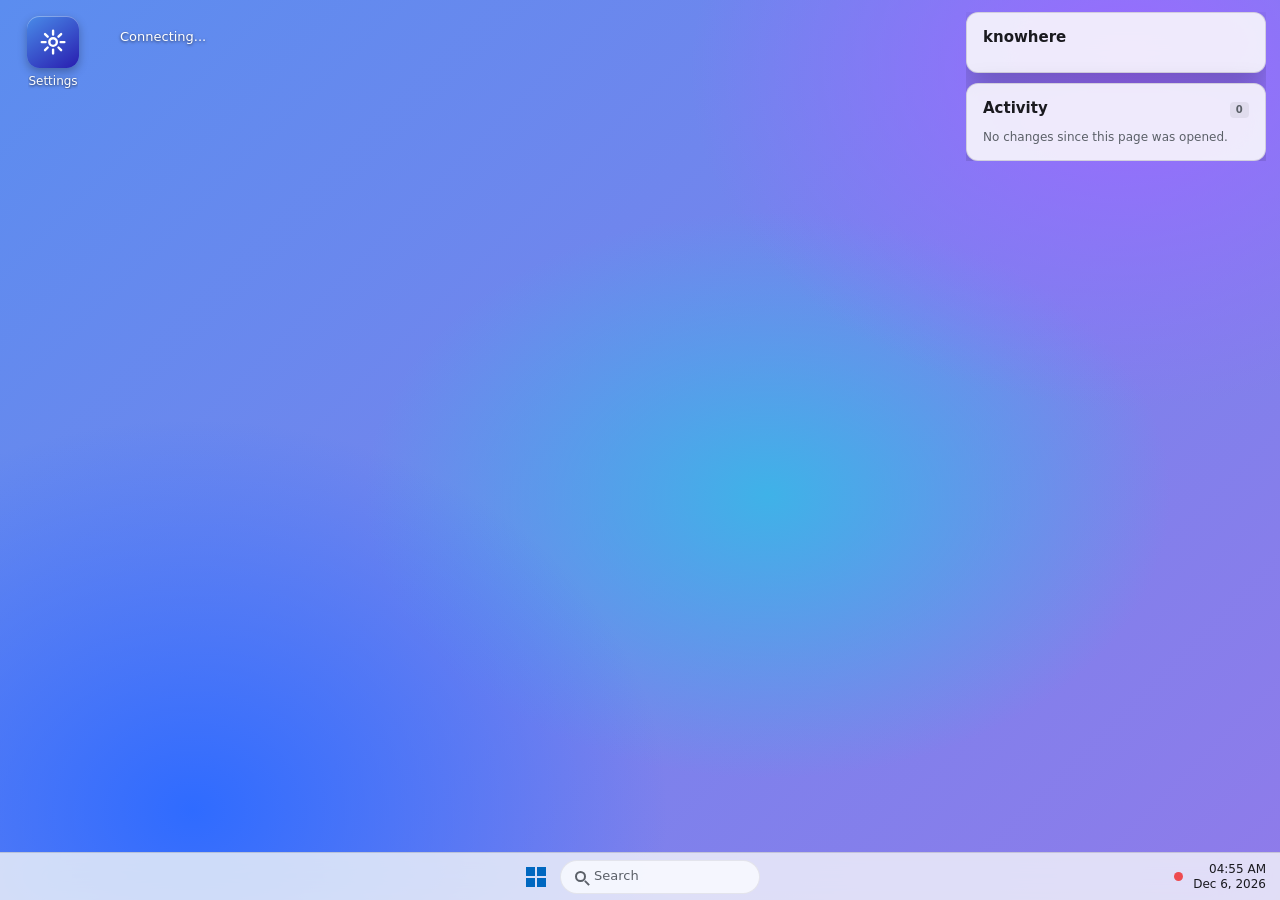
==== commit ce887246: "v1" ====
--- a/dashboard/index.html
+++ b/dashboard/index.html
@@ -20,8 +20,8 @@
        linear-gradient(135deg,#5b8def,#8f7bea);
 }
 @media (prefers-color-scheme: dark){
-  :root{
-    --accent:#60cdff; --text:#f3f4f7; --muted:#a3a9b3; --solid:#1f2128;
+  :root:not([data-theme="light"]){
+    --accent:#60cdff; --onaccent:#06222f; --text:#f3f4f7; --muted:#a3a9b3; --solid:#1f2128;
     --surface:rgba(34,36,44,.86); --card:rgba(255,255,255,.055); --task:rgba(24,26,33,.82);
     --stroke:rgba(255,255,255,.13); --stroke2:rgba(255,255,255,.08); --hover:rgba(255,255,255,.08);
     --ok:#6ccb5f; --okbg:rgba(108,203,95,.16); --warn:#fce100; --warnbg:rgba(252,225,0,.14);
@@ -40,13 +40,13 @@
 
 /* ---------- desktop ---------- */
 .desktop{position:fixed;left:0;right:0;top:0;bottom:48px;overflow:auto;padding:8px}
-.icons{display:grid;grid-auto-flow:column;grid-template-rows:repeat(auto-fill,112px);grid-auto-columns:92px;height:100%;align-content:start;justify-content:start}
-.icon{all:unset;box-sizing:border-box;display:flex;flex-direction:column;align-items:center;gap:6px;width:90px;height:108px;padding:8px 4px;border-radius:6px;cursor:default;color:#fff;text-align:center;text-shadow:0 1px 3px rgba(0,0,0,.7)}
+.icons{display:grid;grid-auto-flow:column;grid-template-rows:repeat(auto-fill,var(--row,112px));grid-auto-columns:var(--col,92px);height:100%;align-content:start;justify-content:start}
+.icon{all:unset;box-sizing:border-box;display:flex;flex-direction:column;align-items:center;gap:6px;width:calc(var(--col,92px) - 2px);height:calc(var(--row,112px) - 4px);padding:8px 4px;border-radius:6px;cursor:default;color:#fff;text-align:center;text-shadow:0 1px 3px rgba(0,0,0,.7)}
 .icon:hover{background:rgba(255,255,255,.14)}
 .icon.sel,.icon:focus-visible{background:rgba(255,255,255,.22);box-shadow:inset 0 0 0 1px rgba(255,255,255,.4)}
 .lbl{font-size:12px;line-height:1.25;max-width:84px;max-height:2.5em;overflow:hidden;display:-webkit-box;-webkit-line-clamp:2;-webkit-box-orient:vertical;overflow-wrap:anywhere}
 .icon.off .tile,.sitem.off .tile{filter:grayscale(.75) brightness(.8)}
-.tilewrap{position:relative;display:block;width:52px;height:52px;flex:none}
+.tilewrap{position:relative;display:block;width:var(--isz,52px);height:var(--isz,52px);flex:none}
 .tile{display:grid;place-items:center;width:100%;height:100%;border-radius:24%;color:#fff;font-weight:650;letter-spacing:.02em;text-shadow:none;
   background:linear-gradient(145deg,hsl(var(--h) 78% 60%),hsl(calc(var(--h) + 30) 72% 40%));
   box-shadow:0 4px 10px rgba(0,0,0,.28),inset 0 1px 0 rgba(255,255,255,.35)}
@@ -195,6 +195,38 @@
 .ev:hover{background:var(--hover)}
 .badge{display:none;min-width:16px;height:16px;padding:0 4px;border-radius:8px;background:var(--dot-bad);color:#fff;font-size:11px;font-weight:700;align-items:center;justify-content:center}
 .badge.on{display:inline-flex}
+@media (prefers-color-scheme: dark){:root:not([data-theme="light"]) .tile.logo{background:#f4f5f8}}
+:root[data-theme="dark"]{
+  --accent:#60cdff; --onaccent:#06222f; --text:#f3f4f7; --muted:#a3a9b3; --solid:#1f2128;
+  --surface:rgba(34,36,44,.86); --card:rgba(255,255,255,.055); --task:rgba(24,26,33,.82);
+  --stroke:rgba(255,255,255,.13); --stroke2:rgba(255,255,255,.08); --hover:rgba(255,255,255,.08);
+  --ok:#6ccb5f; --okbg:rgba(108,203,95,.16); --warn:#fce100; --warnbg:rgba(252,225,0,.14);
+  --bad:#ff99a4; --badbg:rgba(255,99,115,.18); --off:#a3a9b3; --offbg:rgba(163,169,179,.16);
+  --wp:radial-gradient(60% 70% at 15% 90%,#0a4fd6 0%,transparent 62%),
+       radial-gradient(55% 60% at 88% 8%,#6a2fd1 0%,transparent 62%),
+       radial-gradient(45% 45% at 60% 55%,#0e7490 0%,transparent 70%),
+       linear-gradient(135deg,#070b18,#101634);
+}
+.tile.logo{background:#f4f5f8;box-shadow:0 4px 10px rgba(0,0,0,.25),inset 0 0 0 1px rgba(0,0,0,.06)}
+.tile.logo svg{display:none}
+.tile img{width:64%;height:64%;object-fit:contain;pointer-events:none;-webkit-user-drag:none}
+html.nolabels .icon .lbl{display:none}
+.filters button.on,.btn.pri,.tag,.seg2 button.on{color:var(--onaccent,#fff)}
+.sset{display:grid;grid-template-columns:140px 1fr;min-height:100%}
+.snav{padding:6px 8px 6px 0;border-right:1px solid var(--stroke2)}
+.snav button{all:unset;display:block;box-sizing:border-box;width:100%;padding:8px 12px;border-radius:6px;cursor:default}
+.snav button:hover{background:var(--hover)}.snav button.on{background:var(--hover);font-weight:600}
+.spage{padding:2px 2px 0 18px;min-width:0}
+.spage h3{margin:4px 0 12px;font-size:18px;font-weight:600}
+.srow{display:flex;align-items:center;justify-content:space-between;gap:12px;flex-wrap:wrap;padding:10px 12px;margin-bottom:6px;background:var(--card);border:1px solid var(--stroke2);border-radius:8px}
+.srow small{display:block;color:var(--muted)}
+.seg2{display:flex;gap:4px;flex-wrap:wrap}
+.seg2 button{all:unset;cursor:default;padding:4px 12px;border-radius:6px;border:1px solid var(--stroke);background:var(--card);font-size:12px}
+.seg2 button.on{background:var(--accent);border-color:transparent}
+.sw{display:flex;gap:6px;flex-wrap:wrap}
+.sw button{all:unset;cursor:default;width:34px;height:24px;border-radius:6px;border:2px solid transparent;box-shadow:0 0 0 1px var(--stroke)}
+.sw button.on{border-color:var(--text)}
+.chk{display:flex;align-items:center;gap:8px;padding:5px 12px;font-size:12px}
 /* ---------- small screens ---------- */
 @media (max-width:760px){
   .desktop{display:flex;flex-direction:column;padding:8px}
@@ -326,7 +358,23 @@
  [/dashboard/,'grid',215],
  [/blackbox|recorder|camera|frigate/,'rec',300]
 ];
+var LOGOS=[
+ [/valkey/,'valkey'],[/redis/,'redis'],[/mariadb/,'mariadb'],[/mysql/,'mysql'],[/mongo/,'mongodb'],
+ [/postgres|pgvector|[-_]pg\b/,'postgresql'],
+ [/jellyfin/,'jellyfin'],[/navidrome/,'navidrome'],[/immich/,'immich'],[/pi-?hole/,'pi-hole'],
+ [/portainer/,'portainer'],[/tailscale/,'tailscale'],[/adguard/,'adguard-home'],[/grafana/,'grafana'],
+ [/prometheus/,'prometheus'],[/nextcloud/,'nextcloud'],[/\bplex/,'plex'],[/sonarr/,'sonarr'],[/radarr/,'radarr'],
+ [/home-?assistant/,'home-assistant'],[/syncthing/,'syncthing'],[/vaultwarden/,'vaultwarden'],
+ [/uptime-kuma/,'uptime-kuma'],[/gitea/,'gitea'],[/wireguard/,'wireguard'],[/nginx/,'nginx'],
+ [/caddy/,'caddy'],[/traefik/,'traefik']
+];
+function logoFor(s){
+  var key=(s.name+' '+(s.image||'')+' '+(s.compose||'')).toLowerCase();
+  for(var i=0;i<LOGOS.length;i++) if(LOGOS[i][0].test(key)) return LOGOS[i][1];
+  return null;
+}
 function glyphFor(s){
+  if(s.glyph) return {d:GL[s.glyph],hue:s.hue};
   var key=(s.name+' '+(s.image||'')+' '+(s.compose||'')).toLowerCase();
   for(var i=0;i<RULES.length;i++) if(RULES[i][0].test(key)) return {d:GL[RULES[i][1]],hue:RULES[i][2]};
   return {d:GL[s.source==='docker'?'box':'gear'],hue:null};
@@ -340,6 +388,12 @@
   var g=glyphFor(s);
   var t=h('span',{'class':'tile'+(s.source==='host'?' round':'')},svgIcon(g.d));
   t.style.setProperty('--h',String(g.hue==null? hue(s.name) : g.hue));
+  var lg=s.app? null : logoFor(s);
+  if(lg){
+    var im=h('img',{src:'/icons/'+lg+'.svg',alt:'',draggable:'false'});
+    im.addEventListener('error',function(){ t.classList.remove('logo'); if(im.parentNode) im.parentNode.removeChild(im); });
+    t.classList.add('logo'); t.appendChild(im);
+  }
   return t;
 }
 function status(s){
@@ -353,7 +407,7 @@
   return [s.state,'off'];
 }
 function isProblem(s){return s.health==='unhealthy'||s.state==='exited'||s.state==='dead'||s.state==='restarting';}
-function byId(id){return snap? snap.services.filter(function(s){return s.id===id;})[0] : null;}
+function byId(id){ if(APPS[id]) return APPS[id]; return snap? snap.services.filter(function(s){return s.id===id;})[0] : null;}
 
 function portGroups(s){
   var m={}, order=[];
@@ -375,8 +429,7 @@
 function filterOK(s,f){
   return f==='all'||(f==='docker'&&s.source==='docker')||(f==='host'&&s.source==='host')||(f==='running'&&s.state==='running')||(f==='problems'&&isProblem(s));
 }
-function matches(s){
-  if(!filterOK(s,filter)) return false;
+function textMatch(s){
   if(!query) return true;
   var hay=[s.name,s.image,s.compose,s.state,s.health,s.source].concat(s.internal_ports||[]);
   s.ports.forEach(function(p){
@@ -385,13 +438,25 @@
   });
   return hay.join(' ').toLowerCase().indexOf(query)>=0;
 }
-function visible(){return snap? snap.services.filter(matches) : [];}
+function matches(s){return filterOK(s,filter);}
+function visible(){
+  if(!snap) return [];
+  var l=snap.services.filter(function(s){return matches(s)&&settings.hidden.indexOf(s.id)<0;});
+  var rk=function(s){return (s.health==='unhealthy'||s.state!=='running')?0:1;};
+  if(settings.sort==='status') l.sort(function(a,b){return rk(a)-rk(b)||a.name.localeCompare(b.name);});
+  else if(settings.sort==='source') l.sort(function(a,b){return a.source.localeCompare(b.source)||a.name.localeCompare(b.name);});
+  return l;
+}
+function startList(){
+  var apps=Object.keys(APPS).map(function(k){return APPS[k];}).filter(function(a){return !query||a.name.toLowerCase().indexOf(query)>=0;});
+  return apps.concat(snap? snap.services.filter(textMatch) : []);
+}
 
 /* ---------- desktop icons ---------- */
 function icon(s){
   var st=status(s);
   var b=h('button',{'class':'icon'+(selected===s.id?' sel':'')+(st[1]==='off'?' off':''),'data-id':s.id,title:s.name+' - '+st[0]},
-    h('span',{'class':'tilewrap'},tile(s),h('i',{'class':'dot '+st[1]})),
+    h('span',{'class':'tilewrap'},tile(s),s.app?null:h('i',{'class':'dot '+st[1]})),
     h('span',{'class':'lbl'},soft(s.name)));
   b.addEventListener('click',function(e){
     e.stopPropagation();
@@ -407,6 +472,7 @@
 }
 function renderIcons(){
   var box=$('icons'); box.textContent='';
+  Object.keys(APPS).forEach(function(k){box.appendChild(icon(APPS[k]));});
   if(!snap){ box.appendChild(h('div',{'class':'nomatch'},'Connecting...')); return; }
   var list=visible();
   if(!list.length) box.appendChild(h('div',{'class':'nomatch'},'No services match.'));
@@ -457,15 +523,15 @@
 function closeStart(){ if(!$('start').hidden) toggleStart(false); }
 function renderStart(){
   var g=$('sgrid'); g.textContent='';
-  var list=visible();
-  $('scount').textContent=snap? (list.length+' of '+snap.services.length) : '';
+  var list=startList();
+  $('scount').textContent=snap? (list.length+' of '+(snap.services.length+Object.keys(APPS).length)) : '';
   list.forEach(function(s){
-    var b=h('button',{'class':'sitem'+(status(s)[1]==='off'?' off':''),title:s.name+' - '+status(s)[0]},h('span',{'class':'tilewrap'},tile(s),h('i',{'class':'dot '+status(s)[1]})),h('span',{'class':'lbl'},soft(s.name)));
+    var b=h('button',{'class':'sitem'+(status(s)[1]==='off'?' off':''),title:s.name+' - '+status(s)[0]},h('span',{'class':'tilewrap'},tile(s),s.app?null:h('i',{'class':'dot '+status(s)[1]})),h('span',{'class':'lbl'},soft(s.name)));
     b.addEventListener('click',function(){openWin(s.id);});
     g.appendChild(b);
   });
   if(!list.length) g.appendChild(h('div',{'class':'gone',style:'grid-column:1/-1'},'No services match.'));
-  $('sfoot').textContent=snap? (snap.host+' \u00b7 filter: '+filter+(query?' \u00b7 search: '+query:'')) : '';
+  $('sfoot').textContent=snap? (snap.host+(query?' \u00b7 search: '+query:'')) : '';
 }
 
 /* ---------- windows ---------- */
@@ -541,10 +607,10 @@
   w.ttl.textContent=s? s.name : w.id.replace(/^[ch]:/,'');
   if(!s){ w.body.appendChild(h('div',{'class':'gone'},'This service is no longer present on the host.')); return; }
   w.ico.appendChild(tile(s,true));
-  w.body.appendChild(winBody(s));
+  w.body.appendChild(s.app? s.render() : winBody(s));
   w.body.scrollTop=sc;
 }
-function refreshAllWins(){ wins.forEach(refreshWin); renderTaskbar(); }
+function refreshAllWins(){ wins.forEach(function(w){ if(!APPS[w.id]) refreshWin(w); }); renderTaskbar(); }
 function buildWin(w){
   var el=h('section',{'class':'win','data-id':w.id,role:'dialog'});
   var ico=h('span',{'class':'tbico'}), ttl=h('span',{'class':'ttl'});
@@ -624,6 +690,109 @@
   $('date').textContent=d.toLocaleDateString([],{day:'numeric',month:'short',year:'numeric'});
 }
 
+/* ---------- settings ---------- */
+var DEF={theme:'auto',wall:'bloom',accent:'',size:'m',labels:true,sort:'name',hidden:[],widgets:{network:true,activity:true}};
+function loadSettings(){
+  var o=JSON.parse(JSON.stringify(DEF));
+  try{
+    var r=JSON.parse(localStorage.getItem('knowhere.settings.v1')||'null');
+    if(r){ Object.keys(o).forEach(function(k){ if(k in r) o[k]=r[k]; }); o.widgets=Object.assign({},DEF.widgets,r.widgets||{}); if(!Array.isArray(o.hidden)) o.hidden=[]; }
+  }catch(e){}
+  return o;
+}
+var settings=loadSettings(), settingsPage='appearance';
+function saveSettings(){ try{ localStorage.setItem('knowhere.settings.v1',JSON.stringify(settings)); }catch(e){} }
+var WALLS={
+ bloom:[null,'Bloom'],
+ aurora:['radial-gradient(60% 70% at 20% 85%,#00b894 0%,transparent 60%),radial-gradient(55% 60% at 85% 10%,#6c5ce7 0%,transparent 62%),radial-gradient(45% 45% at 60% 55%,#00cec9 0%,transparent 70%),linear-gradient(135deg,#0b1d2a,#10243a)','Aurora'],
+ sunset:['radial-gradient(60% 70% at 15% 90%,#ff7a45 0%,transparent 62%),radial-gradient(55% 60% at 88% 8%,#c13584 0%,transparent 62%),radial-gradient(45% 45% at 60% 55%,#ffb347 0%,transparent 70%),linear-gradient(135deg,#40204a,#7a2f4f)','Sunset'],
+ graphite:['radial-gradient(60% 70% at 15% 90%,#4b5563 0%,transparent 62%),radial-gradient(55% 60% at 88% 8%,#374151 0%,transparent 62%),linear-gradient(135deg,#1f2328,#2b3038)','Graphite'],
+ midnight:['radial-gradient(60% 70% at 15% 90%,#1e3a8a 0%,transparent 62%),radial-gradient(55% 60% at 88% 8%,#312e81 0%,transparent 62%),linear-gradient(135deg,#02030a,#0a1024)','Midnight']
+};
+var ACCENTS=['','#0067c0','#00897b','#7c4dff','#d81b60','#e65100','#2e7d32'];
+var SIZES={s:[40,96,82],m:[52,112,92],l:[66,130,106]};
+function applySettings(){
+  var r=document.documentElement, st=r.style;
+  if(settings.theme==='auto') r.removeAttribute('data-theme'); else r.setAttribute('data-theme',settings.theme);
+  st.colorScheme=settings.theme==='auto'? '' : settings.theme;
+  var w=WALLS[settings.wall]||WALLS.bloom;
+  if(w[0]) st.setProperty('--wp',w[0]); else st.removeProperty('--wp');
+  if(settings.accent){ st.setProperty('--accent',settings.accent); st.setProperty('--onaccent','#fff'); }
+  else { st.removeProperty('--accent'); st.removeProperty('--onaccent'); }
+  var z=SIZES[settings.size]||SIZES.m;
+  st.setProperty('--isz',z[0]+'px'); st.setProperty('--row',z[1]+'px'); st.setProperty('--col',z[2]+'px');
+  r.classList.toggle('nolabels',!settings.labels);
+  $('widget').hidden=!settings.widgets.network; $('wact').hidden=!settings.widgets.activity;
+}
+function seg(opts,val,pick){
+  var d=h('div',{'class':'seg2'});
+  opts.forEach(function(o){ var b=h('button',{'class':o[0]===val?'on':''},o[1]); b.addEventListener('click',function(){pick(o[0]);}); d.appendChild(b); });
+  return d;
+}
+function setRow(title,sub,ctl){ return h('div',{'class':'srow'},h('div',null,h('b',null,title),sub?h('small',null,sub):null),ctl); }
+function refreshApp(){ wins.forEach(function(w){ if(APPS[w.id]) refreshWin(w); }); }
+function changed(){ saveSettings(); applySettings(); renderAll(); refreshApp(); }
+function renderSettings(){
+  var pages=[['appearance','Appearance'],['desktop','Desktop'],['widgets','Widgets'],['about','About']];
+  var nav=h('div',{'class':'snav'}), page=h('div',{'class':'spage'});
+  pages.forEach(function(p){
+    var b=h('button',{'class':p[0]===settingsPage?'on':''},p[1]);
+    b.addEventListener('click',function(){settingsPage=p[0];refreshApp();});
+    nav.appendChild(b);
+  });
+  if(settingsPage==='appearance'){
+    page.appendChild(h('h3',null,'Appearance'));
+    page.appendChild(setRow('Theme','Auto follows your system setting',seg([['auto','Auto'],['light','Light'],['dark','Dark']],settings.theme,function(v){settings.theme=v;changed();})));
+    var ws=h('div',{'class':'seg2'});
+    Object.keys(WALLS).forEach(function(k){
+      var b=h('button',{'class':k===settings.wall?'on':''},WALLS[k][1]);
+      b.addEventListener('click',function(){settings.wall=k;changed();});
+      ws.appendChild(b);
+    });
+    page.appendChild(setRow('Wallpaper',null,ws));
+    var sw=h('div',{'class':'sw'});
+    ACCENTS.forEach(function(c){
+      var b=h('button',{'class':c===settings.accent?'on':'',title:c||'Default'});
+      b.style.background=c||'linear-gradient(135deg,#0067c0,#60cdff)';
+      b.addEventListener('click',function(){settings.accent=c;changed();});
+      sw.appendChild(b);
+    });
+    page.appendChild(setRow('Accent color',null,sw));
+  } else if(settingsPage==='desktop'){
+    page.appendChild(h('h3',null,'Desktop'));
+    page.appendChild(setRow('Icon size',null,seg([['s','Small'],['m','Medium'],['l','Large']],settings.size,function(v){settings.size=v;changed();})));
+    page.appendChild(setRow('Icon labels',null,seg([['1','Show'],['0','Hide']],settings.labels?'1':'0',function(v){settings.labels=(v==='1');changed();})));
+    page.appendChild(setRow('Sort icons by',null,seg([['name','Name'],['status','Status'],['source','Source']],settings.sort,function(v){settings.sort=v;changed();})));
+    page.appendChild(h('div',{'class':'sec'},'Show on desktop ',h('span',null,'(hidden services stay in Start)')));
+    (snap? snap.services : []).forEach(function(sv){
+      var lab=h('label',{'class':'chk'}), cb=h('input',{type:'checkbox'});
+      cb.checked=settings.hidden.indexOf(sv.id)<0;
+      cb.addEventListener('change',function(){
+        var i=settings.hidden.indexOf(sv.id);
+        if(cb.checked&&i>=0) settings.hidden.splice(i,1);
+        if(!cb.checked&&i<0) settings.hidden.push(sv.id);
+        saveSettings(); renderIcons();
+      });
+      lab.appendChild(cb); lab.appendChild(h('span',null,sv.name));
+      page.appendChild(lab);
+    });
+  } else if(settingsPage==='widgets'){
+    page.appendChild(h('h3',null,'Widgets'));
+    [['network','Network','Interfaces, addresses and filters'],['activity','Activity','Recent up and down changes']].forEach(function(w){
+      page.appendChild(setRow(w[1],w[2],seg([['1','On'],['0','Off']],settings.widgets[w[0]]?'1':'0',function(v){settings.widgets[w[0]]=(v==='1');changed();})));
+    });
+  } else {
+    page.appendChild(h('h3',null,'About'));
+    page.appendChild(h('div',{'class':'pcard'},h('b',null,'knowhere dashboard'),h('div',{'class':'bind'},'Services, ports and addresses are discovered automatically. Settings are stored in this browser only.')));
+    page.appendChild(h('div',{'class':'pcard bind'},snap? ('Host: '+snap.host+'. Listening on '+(snap.dashboard_binds||[]).join(', ')) : 'Connecting...'));
+    var rb=h('button',{'class':'btn'},'Reset');
+    rb.addEventListener('click',function(){ settings=JSON.parse(JSON.stringify(DEF)); changed(); });
+    page.appendChild(setRow('Reset settings','Restore all defaults',rb));
+  }
+  return h('div',{'class':'sset'},nav,page);
+}
+var APPS={'app:settings':{id:'app:settings',name:'Settings',source:'app',app:true,state:'running',ports:[],glyph:'gear',hue:215,render:renderSettings}};
+
 /* ---------- change detection, toasts, activity ---------- */
 var events=[];
 function lab(s){return status(s)[0];}
@@ -682,8 +851,8 @@
 }
 $('startbtn').addEventListener('click',function(){toggleStart();});
 $('searchbtn').addEventListener('click',function(){toggleStart(true);});
-$('q').addEventListener('input',function(e){ query=e.target.value.trim().toLowerCase(); renderIcons(); renderStart(); });
-$('q').addEventListener('keydown',function(e){ if(e.key==='Enter'){ var v=visible()[0]; if(v) openWin(v.id); } });
+$('q').addEventListener('input',function(e){ query=e.target.value.trim().toLowerCase(); renderStart(); });
+$('q').addEventListener('keydown',function(e){ if(e.key==='Enter'){ var v=startList()[0]; if(v) openWin(v.id); } });
 $('desktop').addEventListener('click',function(){ selected=null; markSel(); closeStart(); });
 document.addEventListener('pointerdown',function(e){
   if(!$('start').hidden && !e.target.closest('#start') && !e.target.closest('#startbtn') && !e.target.closest('#searchbtn')) closeStart();
@@ -692,6 +861,7 @@
   if(e.key==='Escape') closeStart();
   else if(e.key==='/' && !/^(INPUT|TEXTAREA)$/.test(document.activeElement.tagName)){ e.preventDefault(); toggleStart(true); }
 });
+applySettings();
 tick(); setInterval(tick,15000);
 renderIcons();
 renderActivity();
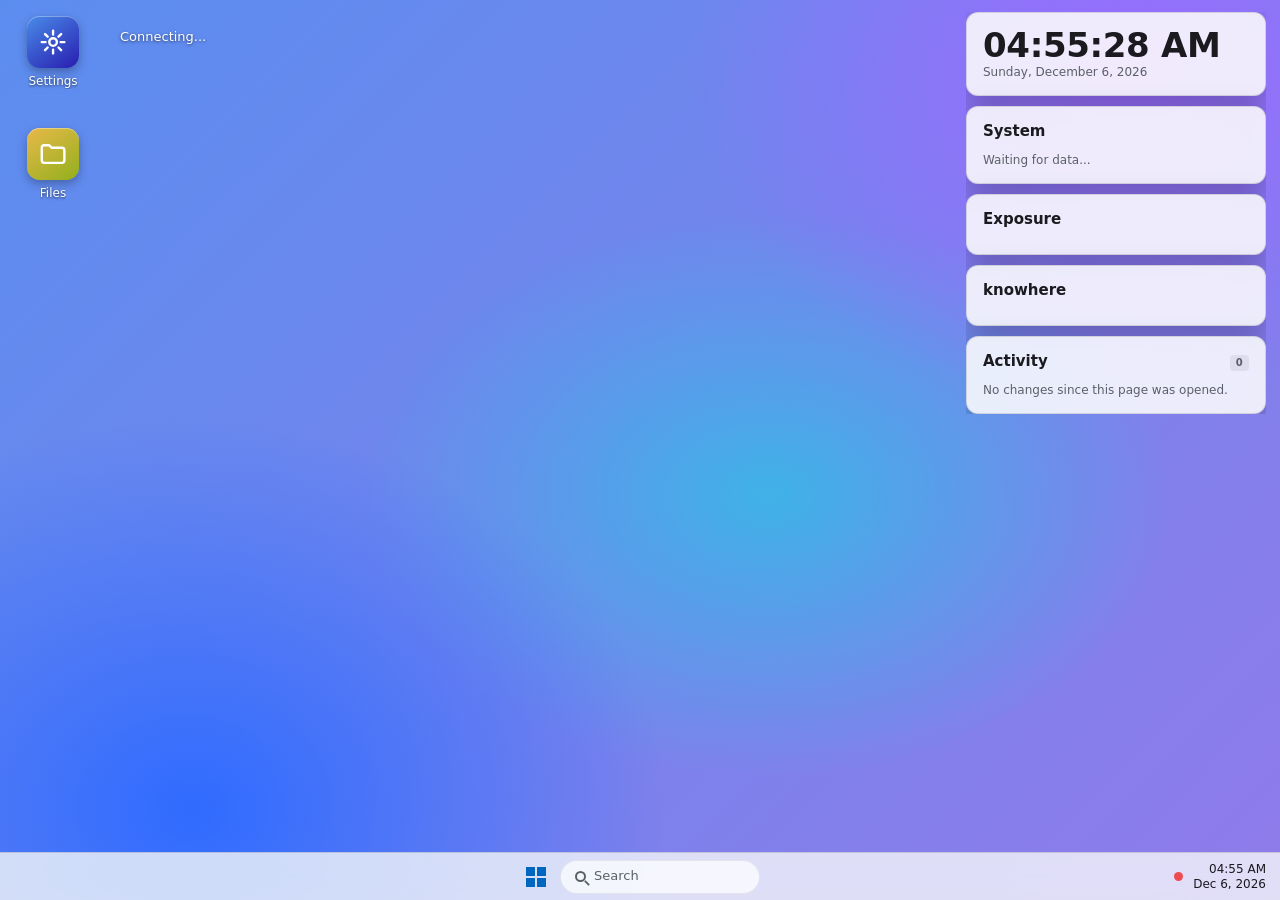
==== commit 8f6b50d0: "v2" ====
--- a/dashboard/index.html
+++ b/dashboard/index.html
@@ -227,6 +227,79 @@
 .sw button{all:unset;cursor:default;width:34px;height:24px;border-radius:6px;border:2px solid transparent;box-shadow:0 0 0 1px var(--stroke)}
 .sw button.on{border-color:var(--text)}
 .chk{display:flex;align-items:center;gap:8px;padding:5px 12px;font-size:12px}
+.icon{user-select:none;-webkit-user-select:none}
+.tile{position:relative;container-type:size}
+.tile img{position:absolute;left:18%;top:18%;width:64%;height:64%;object-fit:contain}
+.tile .emo{font-size:56cqw;line-height:1}
+.app:not(.run)::after{display:none}
+#ctx{position:fixed;z-index:3000;min-width:220px;padding:6px;border-radius:10px;color:var(--text);background:var(--surface);-webkit-backdrop-filter:blur(30px) saturate(1.5);backdrop-filter:blur(30px) saturate(1.5);border:1px solid var(--stroke);box-shadow:0 12px 36px rgba(0,0,0,.4)}
+#ctx[hidden],#dlg[hidden]{display:none}
+#ctx button{all:unset;display:flex;box-sizing:border-box;width:100%;padding:6px 10px;border-radius:6px;cursor:default;gap:8px}
+#ctx button:hover{background:var(--hover)}
+#ctx button[disabled]{opacity:.45}
+#ctx hr{border:0;border-top:1px solid var(--stroke2);margin:5px 4px}
+#ctx .ck{width:14px;flex:none}
+#dlg{position:fixed;inset:0;z-index:2500;background:rgba(0,0,0,.35);display:grid;place-items:center}
+.dbox{width:min(540px,calc(100vw - 24px));max-height:calc(100vh - 40px);overflow:auto;border-radius:12px;padding:18px;color:var(--text);background:var(--solid);border:1px solid var(--stroke);box-shadow:0 20px 60px rgba(0,0,0,.5)}
+.dbox h3{margin:0 0 12px;font-size:16px}
+.dbtns{display:flex;justify-content:flex-end;gap:8px;margin-top:14px}
+.dbox input[type=text]{width:100%;padding:8px 10px;border-radius:6px;border:1px solid var(--stroke);background:var(--card);color:var(--text);font:inherit}
+.igrid{display:grid;grid-template-columns:repeat(auto-fill,minmax(48px,1fr));gap:6px;margin:8px 0}
+.igrid button{all:unset;cursor:default;display:grid;place-items:center;height:48px;border-radius:8px;border:2px solid transparent;background:var(--card)}
+.igrid button.on{border-color:var(--accent)}
+.igrid .tilewrap{width:34px;height:34px}
+.bigclk{font-size:34px;font-weight:600;line-height:1.1;letter-spacing:-.01em}
+.mrow{display:flex;justify-content:space-between;gap:8px;margin:8px 0 4px;font-size:12px}
+.mrow span{color:var(--muted)}
+.meter{height:6px;border-radius:3px;background:var(--hover);overflow:hidden}
+.meter i{display:block;height:100%;background:var(--accent)}
+.spark{width:100%;height:36px;margin-top:6px;color:var(--accent)}
+.wstats4{display:grid;grid-template-columns:repeat(4,1fr);gap:6px}
+.wstats4 .stat b{font-size:17px}
+.wbr{display:flex;flex-direction:column;height:calc(100% + 24px);margin:-4px -20px -20px}
+.btool{display:flex;gap:6px;padding:6px 8px;border-bottom:1px solid var(--stroke2);flex:none}
+.btool .btn{padding:4px 10px;font-size:12px}
+.btool .addr{flex:1;min-width:0;padding:4px 10px;border-radius:6px;border:1px solid var(--stroke);background:var(--card);color:var(--text);font:12px "Cascadia Mono",Consolas,ui-monospace,monospace}
+.bhold{flex:1;min-height:0;position:relative}
+.bfr{position:absolute;left:0;top:0;width:100%;height:100%;border:0;background:#fff}
+.bnote{padding:30px 24px}
+.bhint{padding:6px 12px;font-size:11px;color:var(--warn);flex:none}
+.wbody.shell{display:flex;flex-direction:column;overflow:hidden;padding:0}
+.wtabs{display:flex;gap:2px;padding:0 14px;border-bottom:1px solid var(--stroke2);flex:none}
+.wtab{all:unset;cursor:default;padding:8px 14px;font-size:12px;color:var(--muted);border-bottom:2px solid transparent}
+.wtab:hover{color:var(--text)}
+.wtab.on{color:var(--text);border-bottom-color:var(--accent);font-weight:600}
+.wpane{flex:1;min-height:0;overflow:auto;padding:12px 20px 20px}
+.wpane[hidden]{display:none}
+.wapp{padding:0;overflow:hidden;position:relative}
+.wapp .wbr{height:100%;margin:0}
+.fx{display:grid;grid-template-columns:190px 1fr;grid-template-rows:auto 1fr auto;height:calc(100% + 24px);margin:-4px -20px -20px;min-height:0;outline:none}
+.fxbar{grid-column:1/3;display:flex;gap:6px;padding:6px 8px;border-bottom:1px solid var(--stroke2);align-items:center}
+.fxbar .btn{padding:3px 10px;font-size:12px}
+.fxbar .btn[disabled]{opacity:.4}
+.fxbar input{padding:4px 10px;border-radius:6px;border:1px solid var(--stroke);background:var(--card);color:var(--text);font:12px "Cascadia Mono",Consolas,ui-monospace,monospace;min-width:0}
+.fxbar .addr{flex:1}
+.fxbar .flt{width:130px;font-family:inherit}
+.fxside{border-right:1px solid var(--stroke2);padding:8px;overflow:auto;min-height:0}
+.fxside h4{margin:4px 6px 6px;font-size:11px;letter-spacing:.06em;text-transform:uppercase;color:var(--muted)}
+.fxside button{all:unset;display:block;width:100%;box-sizing:border-box;padding:6px 8px;border-radius:6px;cursor:default;font-size:12px}
+.fxside button:hover,.fxside button.on{background:var(--hover)}
+.fxside .mini{height:4px;border-radius:2px;background:var(--hover);margin-top:5px;overflow:hidden}
+.fxside .mini i{display:block;height:100%;background:var(--accent)}
+.fxside small{color:var(--muted);font-size:10px}
+.fxmain{display:flex;flex-direction:column;min-width:0;min-height:0}
+.fxlist{flex:1;min-height:0;overflow:auto}
+.fxtbl{width:100%;border-collapse:collapse;font-size:12px}
+.fxtbl th{position:sticky;top:0;background:var(--solid);text-align:left;font-weight:600;color:var(--muted);padding:6px 10px;cursor:default;border-bottom:1px solid var(--stroke2);white-space:nowrap}
+.fxtbl td{padding:4px 10px;white-space:nowrap;overflow:hidden;text-overflow:ellipsis;max-width:280px}
+.fxtbl tr.row:hover{background:var(--hover)}
+.fxtbl tr.sel{background:var(--hover);box-shadow:inset 2px 0 var(--accent)}
+.fxico{display:inline-block;width:18px;height:18px;vertical-align:-4px;margin-right:8px}
+.fxico svg{width:100%;height:100%;fill:none;stroke:var(--accent);stroke-width:1.8;stroke-linecap:round;stroke-linejoin:round}
+.fxprev{flex:none;height:38%;border-top:1px solid var(--stroke2);padding:10px 14px;overflow:auto;font-size:12px}
+.fxprev pre{margin:0;font:12px/1.5 "Cascadia Mono",Consolas,ui-monospace,monospace;white-space:pre-wrap;word-break:break-word}
+.fxprev img{max-width:100%;max-height:100%;object-fit:contain;background:var(--card)}
+.fxstat{grid-column:1/3;padding:4px 10px;border-top:1px solid var(--stroke2);font-size:11px;color:var(--muted)}
 /* ---------- small screens ---------- */
 @media (max-width:760px){
   .desktop{display:flex;flex-direction:column;padding:8px}
@@ -243,6 +316,15 @@
 <body>
 <div id="desktop" class="desktop">
   <div class="wcol">
+    <aside id="wclk" class="widget">
+      <div id="clkbig" class="bigclk"></div><div id="clkdate" class="bind"></div>
+    </aside>
+    <aside id="wsys" class="widget">
+      <div class="whead"><b>System</b></div><div id="sysbody"></div>
+    </aside>
+    <aside id="wexp" class="widget">
+      <div class="whead"><b>Exposure</b></div><div id="expbody"></div>
+    </aside>
     <aside id="widget" class="widget">
       <div class="whead"><b id="host">knowhere</b></div>
       <div id="wbody"></div>
@@ -256,6 +338,8 @@
 </div>
 <div id="windows"></div>
 <div id="toasts"></div>
+<div id="ctx" hidden></div>
+<div id="dlg" hidden></div>
 
 <section id="start" class="start" hidden aria-label="Start">
   <input id="q" class="sq" type="search" placeholder="Search services, ports, addresses" autocomplete="off">
@@ -369,13 +453,13 @@
  [/caddy/,'caddy'],[/traefik/,'traefik']
 ];
 function logoFor(s){
-  var key=(s.name+' '+(s.image||'')+' '+(s.compose||'')).toLowerCase();
+  var key=((s.oname||s.name)+' '+(s.image||'')+' '+(s.compose||'')).toLowerCase();
   for(var i=0;i<LOGOS.length;i++) if(LOGOS[i][0].test(key)) return LOGOS[i][1];
   return null;
 }
 function glyphFor(s){
   if(s.glyph) return {d:GL[s.glyph],hue:s.hue};
-  var key=(s.name+' '+(s.image||'')+' '+(s.compose||'')).toLowerCase();
+  var key=((s.oname||s.name)+' '+(s.image||'')+' '+(s.compose||'')).toLowerCase();
   for(var i=0;i<RULES.length;i++) if(RULES[i][0].test(key)) return {d:GL[RULES[i][1]],hue:RULES[i][2]};
   return {d:GL[s.source==='docker'?'box':'gear'],hue:null};
 }
@@ -385,10 +469,14 @@
   return v;
 }
 function tile(s,bare){
-  var g=glyphFor(s);
+  if(s.svcRef){ var sb=byId(s.svcRef); if(sb) return tile(sb,bare); }
+  var g=glyphFor(s), ov0=s.app? null : ((settings.over[s.id]||{}).icon||null);
+  if(ov0&&ov0.k==='glyph'&&GL[ov0.v]) g={d:GL[ov0.v],hue:g.hue};
   var t=h('span',{'class':'tile'+(s.source==='host'?' round':'')},svgIcon(g.d));
   t.style.setProperty('--h',String(g.hue==null? hue(s.name) : g.hue));
-  var lg=s.app? null : logoFor(s);
+  var lg=s.app? null : (ov0? (ov0.k==='logo'? ov0.v : null) : logoFor(s));
+  if(ov0&&ov0.k==='emoji'){ t.classList.add('custom'); t.textContent=''; t.appendChild(h('span',{'class':'emo'},ov0.v)); }
+  if(ov0&&ov0.k==='data'){ t.classList.add('logo'); t.textContent=''; t.appendChild(h('img',{src:ov0.v,alt:'',draggable:'false'})); }
   if(lg){
     var im=h('img',{src:'/icons/'+lg+'.svg',alt:'',draggable:'false'});
     im.addEventListener('error',function(){ t.classList.remove('logo'); if(im.parentNode) im.parentNode.removeChild(im); });
@@ -407,7 +495,7 @@
   return [s.state,'off'];
 }
 function isProblem(s){return s.health==='unhealthy'||s.state==='exited'||s.state==='dead'||s.state==='restarting';}
-function byId(id){ if(APPS[id]) return APPS[id]; return snap? snap.services.filter(function(s){return s.id===id;})[0] : null;}
+function byId(id){ if(APPS[id]) return APPS[id]; if(WEBS[id]) return WEBS[id]; return snap? snap.services.filter(function(s){return s.id===id;})[0] : null;}
 
 function portGroups(s){
   var m={}, order=[];
@@ -418,6 +506,7 @@
     if(g.binds.indexOf(p.bind)<0) g.binds.push(p.bind);
     if(p.scheme) g.scheme=p.scheme;
     if(p.aliases&&!g.aliases) g.aliases=p.aliases;
+    if(p.embed) g.embed=p.embed;
     p.reach.forEach(function(r){ var rk=r.iface+'|'+r.ip; if(!g.seen[rk]){ g.seen[rk]=1; g.reach.push(r); } });
   });
   return order.map(function(k){
@@ -445,6 +534,7 @@
   var rk=function(s){return (s.health==='unhealthy'||s.state!=='running')?0:1;};
   if(settings.sort==='status') l.sort(function(a,b){return rk(a)-rk(b)||a.name.localeCompare(b.name);});
   else if(settings.sort==='source') l.sort(function(a,b){return a.source.localeCompare(b.source)||a.name.localeCompare(b.name);});
+  else if(settings.sort==='custom'){ var ix=function(x){var i=settings.order.indexOf(x.id);return i<0?9999:i;}; l.sort(function(a,b){return ix(a)-ix(b)||a.name.localeCompare(b.name);}); }
   return l;
 }
 function startList(){
@@ -455,15 +545,37 @@
 /* ---------- desktop icons ---------- */
 function icon(s){
   var st=status(s);
-  var b=h('button',{'class':'icon'+(selected===s.id?' sel':'')+(st[1]==='off'?' off':''),'data-id':s.id,title:s.name+' - '+st[0]},
+  var b=h('button',{'class':'icon'+(selected===s.id?' sel':'')+(st[1]==='off'?' off':''),'data-id':s.id,title:s.name+' - '+st[0]+(s.status_text?'\n'+s.status_text:'')+(s.image?'\n'+s.image:'')},
     h('span',{'class':'tilewrap'},tile(s),s.app?null:h('i',{'class':'dot '+st[1]})),
     h('span',{'class':'lbl'},soft(s.name)));
   b.addEventListener('click',function(e){
-    e.stopPropagation();
+    e.stopPropagation(); if(suppressClick) return;
     if(coarse||small()) openWin(s.id); else { selected=s.id; markSel(); }
   });
-  b.addEventListener('dblclick',function(){openWin(s.id);});
-  b.addEventListener('keydown',function(e){ if(e.key==='Enter'){ e.preventDefault(); openWin(s.id); } });
+  b.addEventListener('dblclick',function(){openService(s);});
+  b.addEventListener('pointerdown',function(e){
+    if(e.button!==0||s.app||e.pointerType==='touch') return;
+    var sx=e.clientX, sy=e.clientY, dragging=false, ghost=null;
+    function mv(ev){
+      if(!dragging){
+        if(Math.abs(ev.clientX-sx)+Math.abs(ev.clientY-sy)<8) return;
+        dragging=true; ghost=b.cloneNode(true); ghost.classList.remove('sel');
+        ghost.style.cssText='position:fixed;pointer-events:none;opacity:.85;z-index:4000;margin:0';
+        document.body.appendChild(ghost); b.style.opacity='.4';
+      }
+      ghost.style.left=(ev.clientX-45)+'px'; ghost.style.top=(ev.clientY-40)+'px';
+    }
+    function up(ev){
+      document.removeEventListener('pointermove',mv); document.removeEventListener('pointerup',up);
+      if(!dragging) return;
+      ghost.remove(); b.style.opacity='';
+      suppressClick=true; setTimeout(function(){suppressClick=false;},0);
+      var t=document.elementFromPoint(ev.clientX,ev.clientY), ti=t&&t.closest('.icon');
+      if(ti){ var to=ti.getAttribute('data-id'); if(to&&to!==s.id&&!APPS[to]) reorder(s.id,to); }
+    }
+    document.addEventListener('pointermove',mv); document.addEventListener('pointerup',up);
+  });
+  b.addEventListener('keydown',function(e){ if(e.key==='Enter'){ e.preventDefault(); openService(s); } });
   return b;
 }
 function markSel(){
@@ -526,7 +638,7 @@
   var list=startList();
   $('scount').textContent=snap? (list.length+' of '+(snap.services.length+Object.keys(APPS).length)) : '';
   list.forEach(function(s){
-    var b=h('button',{'class':'sitem'+(status(s)[1]==='off'?' off':''),title:s.name+' - '+status(s)[0]},h('span',{'class':'tilewrap'},tile(s),s.app?null:h('i',{'class':'dot '+status(s)[1]})),h('span',{'class':'lbl'},soft(s.name)));
+    var b=h('button',{'data-id':s.id,'class':'sitem'+(status(s)[1]==='off'?' off':''),title:s.name+' - '+status(s)[0]},h('span',{'class':'tilewrap'},tile(s),s.app?null:h('i',{'class':'dot '+status(s)[1]})),h('span',{'class':'lbl'},soft(s.name)));
     b.addEventListener('click',function(){openWin(s.id);});
     g.appendChild(b);
   });
@@ -551,6 +663,8 @@
     if(lan&&ts) btns.appendChild(btn(s,false,'Via Tailscale'+suffix,ts));
     if(g.aliases&&g.aliases.length) btns.appendChild(btn(s,false,'Tailscale name'+suffix,g.aliases[0].url));
   });
+  var wu=webUrl(s);
+  if(wu){ var mb=h('button',{'class':'btn'},'Open app'); mb.addEventListener('click',function(){openApp(s);}); btns.insertBefore(mb,btns.firstChild); }
   if(btns.childNodes.length) root.appendChild(btns);
 
   root.appendChild(h('div',{'class':'sec'},'Listening ports ',h('span',null,'('+groups.length+')')));
@@ -602,15 +716,16 @@
   w.bMax.title=w.max?'Restore':'Maximize';
 }
 function refreshWin(w){
+  if(WEBS[w.id]&&w.rendered) return;
+  if(WEBS[w.id]) w.rendered=true;
   var s=byId(w.id), sc=w.body.scrollTop;
-  w.body.textContent=''; w.ico.textContent='';
+  if(!w.shell) w.body.textContent=''; w.ico.textContent='';
   w.ttl.textContent=s? s.name : w.id.replace(/^[ch]:/,'');
-  if(!s){ w.body.appendChild(h('div',{'class':'gone'},'This service is no longer present on the host.')); return; }
+  if(!s){ w.shell=null; w.body.classList.remove('shell'); w.body.textContent=''; w.body.appendChild(h('div',{'class':'gone'},'This service is no longer present on the host.')); return; }
   w.ico.appendChild(tile(s,true));
-  w.body.appendChild(s.app? s.render() : winBody(s));
-  w.body.scrollTop=sc;
-}
-function refreshAllWins(){ wins.forEach(function(w){ if(!APPS[w.id]) refreshWin(w); }); renderTaskbar(); }
+  if(s.app){ w.body.classList.remove('shell'); w.body.appendChild(s.render()); w.body.scrollTop=sc; } else svcShell(w,s);
+}
+function refreshAllWins(){ wins.forEach(function(w){ if(!APPS[w.id]&&!WEBS[w.id]) refreshWin(w); }); renderTaskbar(); }
 function buildWin(w){
   var el=h('section',{'class':'win','data-id':w.id,role:'dialog'});
   var ico=h('span',{'class':'tbico'}), ttl=h('span',{'class':'ttl'});
@@ -621,9 +736,9 @@
   el.appendChild(tb); el.appendChild(body);
   w.el=el; w.ico=ico; w.ttl=ttl; w.body=body; w.bMax=bMax;
   bMin.addEventListener('click',function(e){e.stopPropagation(); w.min=true; applyState(w); focusTop(); renderTaskbar();});
-  bMax.addEventListener('click',function(e){e.stopPropagation(); w.max=!w.max; applyState(w);});
+  bMax.addEventListener('click',function(e){e.stopPropagation(); w.max=!w.max; applyState(w); saveGeo(w);});
   bX.addEventListener('click',function(e){e.stopPropagation(); closeWin(w);});
-  tb.addEventListener('dblclick',function(e){ if(!e.target.closest('.wb')){ w.max=!w.max; applyState(w);} });
+  tb.addEventListener('dblclick',function(e){ if(!e.target.closest('.wb')){ w.max=!w.max; applyState(w); saveGeo(w);} });
   el.addEventListener('pointerdown',function(){ if(focusId!==w.id) focusWin(w); });
   tb.addEventListener('pointerdown',function(e){
     if(e.button!==0||w.max||e.target.closest('.wb')) return;
@@ -633,9 +748,10 @@
       el.style.left=Math.min(window.innerWidth-80,Math.max(80-r.width,ev.clientX-dx))+'px';
       el.style.top=Math.min(window.innerHeight-48-36,Math.max(0,ev.clientY-dy))+'px';
     }
-    function up(){ tb.removeEventListener('pointermove',mv); tb.removeEventListener('pointerup',up); tb.removeEventListener('pointercancel',up); }
+    function up(){ tb.removeEventListener('pointermove',mv); tb.removeEventListener('pointerup',up); tb.removeEventListener('pointercancel',up); saveGeo(w); }
     tb.addEventListener('pointermove',mv); tb.addEventListener('pointerup',up); tb.addEventListener('pointercancel',up);
   });
+  if(window.ResizeObserver){ var rt; new ResizeObserver(function(){ clearTimeout(rt); rt=setTimeout(function(){saveGeo(w);},400); }).observe(el); }
   return el;
 }
 function focusWin(w){
@@ -654,10 +770,16 @@
   if(!w){
     w={id:id,min:false,max:small()};
     buildWin(w);
-    var W=Math.min(660,window.innerWidth-24), H=Math.min(600,window.innerHeight-48-24), off=(cascade++%8)*28;
+    var sv0=byId(id), big=!!WEBS[id]||id==='app:files'||(sv0&&!sv0.app&&!!webUrl(sv0)), W=Math.min(big?940:660,window.innerWidth-24), H=Math.min(big?640:600,window.innerHeight-48-24), off=(cascade++%8)*28;
     w.el.style.width=W+'px'; w.el.style.height=H+'px';
     w.el.style.left=Math.max(8,Math.min(window.innerWidth-W-8,130+off))+'px';
     w.el.style.top=Math.max(8,34+off)+'px';
+    var G=settings.geo[id];
+    if(G&&G.w&&!small()){
+      w.el.style.width=Math.min(G.w,window.innerWidth-16)+'px'; w.el.style.height=Math.min(G.h,window.innerHeight-60)+'px';
+      w.el.style.left=Math.max(0,Math.min(window.innerWidth-80,G.x))+'px'; w.el.style.top=Math.max(0,Math.min(window.innerHeight-90,G.y))+'px';
+      w.max=!!G.max;
+    }
     $('windows').appendChild(w.el); wins.push(w);
   }
   w.min=false; applyState(w); refreshWin(w); focusWin(w);
@@ -672,13 +794,17 @@
 /* ---------- taskbar ---------- */
 function renderTaskbar(){
   var box=$('apps'); box.textContent='';
-  wins.forEach(function(w){
-    var s=byId(w.id), name=s?s.name:w.id;
-    var b=h('button',{'class':'tbtn app'+((focusId===w.id&&!w.min)?' act':'')+(w.min?' mn':''),title:name},
-      h('span',{'class':'tilewrap'},s? tile(s) : h('span',{'class':'tile'})));
+  var ids=settings.pins.slice();
+  wins.forEach(function(w){ if(ids.indexOf(w.id)<0) ids.push(w.id); });
+  ids.forEach(function(id){
+    var s=byId(id); if(!s) return;
+    var w=wins.filter(function(x){return x.id===id;})[0];
+    var b=h('button',{'class':'tbtn app'+(w?' run':'')+((w&&focusId===id&&!w.min)?' act':'')+((w&&w.min)?' mn':''),title:s.name,'data-id':id},
+      h('span',{'class':'tilewrap'},tile(s)));
     b.addEventListener('click',function(){
-      if(w.min){ w.min=false; applyState(w); focusWin(w); }
-      else if(focusId===w.id){ w.min=true; applyState(w); focusTop(); renderTaskbar(); }
+      if(!w) openWin(id);
+      else if(w.min){ w.min=false; applyState(w); focusWin(w); }
+      else if(focusId===id){ w.min=true; applyState(w); focusTop(); renderTaskbar(); }
       else focusWin(w);
     });
     box.appendChild(b);
@@ -691,7 +817,7 @@
 }
 
 /* ---------- settings ---------- */
-var DEF={theme:'auto',wall:'bloom',accent:'',size:'m',labels:true,sort:'name',hidden:[],widgets:{network:true,activity:true}};
+var DEF={theme:'auto',wall:'bloom',accent:'',size:'m',labels:true,sort:'name',hidden:[],over:{},pins:[],order:[],geo:{},tab0:'overview',widgets:{clock:true,system:true,exposure:true,network:true,activity:true}};
 function loadSettings(){
   var o=JSON.parse(JSON.stringify(DEF));
   try{
@@ -722,6 +848,7 @@
   var z=SIZES[settings.size]||SIZES.m;
   st.setProperty('--isz',z[0]+'px'); st.setProperty('--row',z[1]+'px'); st.setProperty('--col',z[2]+'px');
   r.classList.toggle('nolabels',!settings.labels);
+  $('wclk').hidden=!settings.widgets.clock; $('wsys').hidden=!settings.widgets.system; $('wexp').hidden=!settings.widgets.exposure;
   $('widget').hidden=!settings.widgets.network; $('wact').hidden=!settings.widgets.activity;
 }
 function seg(opts,val,pick){
@@ -730,8 +857,8 @@
   return d;
 }
 function setRow(title,sub,ctl){ return h('div',{'class':'srow'},h('div',null,h('b',null,title),sub?h('small',null,sub):null),ctl); }
-function refreshApp(){ wins.forEach(function(w){ if(APPS[w.id]) refreshWin(w); }); }
-function changed(){ saveSettings(); applySettings(); renderAll(); refreshApp(); }
+function refreshApp(){ wins.forEach(function(w){ if(w.id==='app:settings') refreshWin(w); }); }
+function changed(){ saveSettings(); applySettings(); renderAll(); renderTaskbar(); refreshApp(); }
 function renderSettings(){
   var pages=[['appearance','Appearance'],['desktop','Desktop'],['widgets','Widgets'],['about','About']];
   var nav=h('div',{'class':'snav'}), page=h('div',{'class':'spage'});
@@ -761,8 +888,12 @@
   } else if(settingsPage==='desktop'){
     page.appendChild(h('h3',null,'Desktop'));
     page.appendChild(setRow('Icon size',null,seg([['s','Small'],['m','Medium'],['l','Large']],settings.size,function(v){settings.size=v;changed();})));
+    page.appendChild(setRow('Open a service on','Which tab a service window starts on',seg([['overview','Overview'],['app','App']],settings.tab0,function(v){settings.tab0=v;changed();})));
     page.appendChild(setRow('Icon labels',null,seg([['1','Show'],['0','Hide']],settings.labels?'1':'0',function(v){settings.labels=(v==='1');changed();})));
-    page.appendChild(setRow('Sort icons by',null,seg([['name','Name'],['status','Status'],['source','Source']],settings.sort,function(v){settings.sort=v;changed();})));
+    page.appendChild(setRow('Sort icons by',null,seg([['name','Name'],['status','Status'],['source','Source'],['custom','Custom']],settings.sort,function(v){settings.sort=v;changed();})));
+    var b1=h('button',{'class':'btn'},'Reset');
+    b1.addEventListener('click',function(){ settings.over={}; settings.order=[]; decorate(snap); changed(); refreshAllWins(); });
+    page.appendChild(setRow('Custom names, icons and order','Undo renames, icon choices and drag order',b1));
     page.appendChild(h('div',{'class':'sec'},'Show on desktop ',h('span',null,'(hidden services stay in Start)')));
     (snap? snap.services : []).forEach(function(sv){
       var lab=h('label',{'class':'chk'}), cb=h('input',{type:'checkbox'});
@@ -778,7 +909,7 @@
     });
   } else if(settingsPage==='widgets'){
     page.appendChild(h('h3',null,'Widgets'));
-    [['network','Network','Interfaces, addresses and filters'],['activity','Activity','Recent up and down changes']].forEach(function(w){
+    [['clock','Clock','Time and date'],['system','System','CPU, memory, load, uptime and temperature'],['exposure','Exposure','What is reachable on LAN, Tailscale and IPv6'],['network','Network','Interfaces, addresses and filters'],['activity','Activity','Recent up and down changes']].forEach(function(w){
       page.appendChild(setRow(w[1],w[2],seg([['1','On'],['0','Off']],settings.widgets[w[0]]?'1':'0',function(v){settings.widgets[w[0]]=(v==='1');changed();})));
     });
   } else {
@@ -793,6 +924,419 @@
 }
 var APPS={'app:settings':{id:'app:settings',name:'Settings',source:'app',app:true,state:'running',ports:[],glyph:'gear',hue:215,render:renderSettings}};
 
+/* ---------- customization: names, icons, menus, dialogs ---------- */
+var suppressClick=false;
+function decorate(d){ d.services.forEach(function(x){ if(!x.oname) x.oname=x.name; var o=settings.over[x.id]; x.name=(o&&o.name)? o.name : x.oname; }); }
+function cleanOver(id){ var o=settings.over[id]; if(o&&!o.name&&!o.icon) delete settings.over[id]; }
+function saveGeo(w){
+  var e=w.el; if(!e||e.offsetWidth<50) return;
+  var g=settings.geo[w.id]||{};
+  if(!w.max){ g.x=parseInt(e.style.left)||0; g.y=parseInt(e.style.top)||0; g.w=e.offsetWidth; g.h=e.offsetHeight; }
+  g.max=!!w.max; settings.geo[w.id]=g; saveSettings();
+}
+function reorder(from,to){
+  var ids=visible().map(function(x){return x.id;});
+  ids.splice(ids.indexOf(from),1); ids.splice(ids.indexOf(to),0,from);
+  settings.order=ids.concat(settings.order.filter(function(x){return ids.indexOf(x)<0;}));
+  settings.sort='custom'; changed();
+}
+function bestUrl(s){
+  var gs=portGroups(s).filter(function(g){return g.scheme;});
+  for(var i=0;i<gs.length;i++){
+    var r=gs[i].reach.filter(function(x){return x.url&&(x.group==='lan'||x.group==='tailnet'||x.group==='loopback');}).sort(function(a,b){return RANK[a.group]-RANK[b.group];})[0];
+    if(r) return r.url;
+  }
+  return null;
+}
+function copyText(t){
+  try{ if(navigator.clipboard&&window.isSecureContext){ navigator.clipboard.writeText(t); return; } }catch(e){}
+  var a=h('textarea',{style:'position:fixed;opacity:0'}); a.value=t; document.body.appendChild(a); a.select();
+  try{document.execCommand('copy');}catch(e){} document.body.removeChild(a);
+}
+function hideMenu(){ var m=$('ctx'); m.hidden=true; m.textContent=''; }
+function showMenu(x,y,items){
+  var m=$('ctx'); m.textContent='';
+  items.forEach(function(it){
+    if(it==='-'){ m.appendChild(h('hr')); return; }
+    var b=h('button',it.off?{disabled:''}:null,h('span',{'class':'ck'},it.on?'\u2713':''),it.label);
+    if(!it.off) b.addEventListener('click',function(e){ e.stopPropagation(); hideMenu(); it.fn(); });
+    m.appendChild(b);
+  });
+  m.hidden=false;
+  m.style.left=Math.max(4,Math.min(x,window.innerWidth-m.offsetWidth-4))+'px';
+  m.style.top=Math.max(4,Math.min(y,window.innerHeight-m.offsetHeight-4))+'px';
+}
+function svcMenu(s,x,y){
+  var wu=webUrl(s), url=bestUrl(s), pinned=settings.pins.indexOf(s.id)>=0, hid=settings.hidden.indexOf(s.id)>=0;
+  showMenu(x,y,[
+    {label:'Open',fn:function(){openWin(s.id);}},
+    {label:'Open app',off:!wu,fn:function(){openApp(s);}},
+    {label:'Open in browser',off:!url,fn:function(){window.open(url,'_blank','noopener');}},
+    {label:'Copy URL',off:!url,fn:function(){copyText(url);}},
+    '-',
+    {label:pinned?'Unpin from taskbar':'Pin to taskbar',fn:function(){ if(pinned) settings.pins.splice(settings.pins.indexOf(s.id),1); else settings.pins.push(s.id); changed(); }},
+    {label:'Rename...',fn:function(){renameDlg(s);}},
+    {label:'Change icon...',fn:function(){iconDlg(s);}},
+    {label:hid?'Show on desktop':'Hide from desktop',fn:function(){ var i=settings.hidden.indexOf(s.id); if(i>=0) settings.hidden.splice(i,1); else settings.hidden.push(s.id); changed(); }}
+  ]);
+}
+function deskMenu(x,y){
+  var so=function(k,l){return {label:l,on:settings.sort===k,fn:function(){settings.sort=k;changed();}};};
+  var sz=function(k,l){return {label:l,on:settings.size===k,fn:function(){settings.size=k;changed();}};};
+  showMenu(x,y,[so('name','Sort by name'),so('status','Sort by status'),so('source','Sort by source'),so('custom','Custom order (drag icons)'),'-',
+    sz('s','Small icons'),sz('m','Medium icons'),sz('l','Large icons'),'-',
+    {label:'Refresh',fn:function(){renderAll();refreshAllWins();}},
+    {label:'Show all hidden icons ('+settings.hidden.length+')',off:!settings.hidden.length,fn:function(){settings.hidden=[];changed();}},
+    '-',{label:'Personalize',fn:function(){openWin('app:settings');}}]);
+}
+function closeDlg(){ var d=$('dlg'); d.hidden=true; d.textContent=''; }
+function dialog(title,body,buttons){
+  var d=$('dlg'); d.textContent='';
+  var box=h('div',{'class':'dbox'},h('h3',null,title),body), bar=h('div',{'class':'dbtns'});
+  buttons.forEach(function(b){
+    var x=h('button',{'class':'btn'+(b.pri?' pri':'')},b.label);
+    x.addEventListener('click',function(){ if(b.fn&&b.fn()===false) return; closeDlg(); });
+    bar.appendChild(x);
+  });
+  box.appendChild(bar); d.appendChild(box); d.hidden=false;
+  d.onclick=function(e){ if(e.target===d) closeDlg(); };
+  var f=box.querySelector('input[type=text]'); if(f){ f.focus(); f.select(); }
+}
+function renameDlg(s){
+  var inp=h('input',{type:'text',value:s.name});
+  function save(){
+    var v=inp.value.trim(), o=settings.over[s.id]=settings.over[s.id]||{};
+    if(v&&v!==s.oname) o.name=v; else delete o.name;
+    cleanOver(s.id); closeDlg(); decorate(snap); changed(); refreshAllWins();
+  }
+  inp.addEventListener('keydown',function(e){ if(e.key==='Enter'){ e.preventDefault(); save(); } });
+  dialog('Rename',h('div',null,inp,h('div',{'class':'bind',style:'margin-top:6px'},'Original name: '+s.oname)),
+    [{label:'Reset',fn:function(){ if(settings.over[s.id]) delete settings.over[s.id].name; cleanOver(s.id); decorate(snap); changed(); refreshAllWins(); }},
+     {label:'Cancel'},{label:'Save',pri:true,fn:function(){save();return false;}}]);
+}
+var LOGONAMES=['adguard-home','caddy','docker','gitea','grafana','home-assistant','immich','jellyfin','mariadb','mongodb','mysql','navidrome','nextcloud','nginx','pi-hole','plex','portainer','postgresql','prometheus','radarr','redis','sonarr','syncthing','tailscale','traefik','uptime-kuma','valkey','vaultwarden','wireguard'];
+function iconDlg(s){
+  var pick=(settings.over[s.id]||{}).icon||null, grid=h('div',{'class':'igrid'});
+  function mk(label,spec,node){
+    var b=h('button',{title:label},node);
+    b.addEventListener('click',function(){ pick=spec; [].forEach.call(grid.children,function(c){c.classList.remove('on');}); b.classList.add('on'); });
+    grid.appendChild(b);
+  }
+  mk('Automatic',null,h('span',{'class':'bind'},'Auto'));
+  LOGONAMES.forEach(function(n){ var t=h('span',{'class':'tile logo'},h('img',{src:'/icons/'+n+'.svg',alt:''})); mk(n,{k:'logo',v:n},h('span',{'class':'tilewrap'},t)); });
+  Object.keys(GL).forEach(function(k){ var t=h('span',{'class':'tile'},svgIcon(GL[k])); t.style.setProperty('--h',String(hue(k))); mk(k,{k:'glyph',v:k},h('span',{'class':'tilewrap'},t)); });
+  var emo=h('input',{type:'text',placeholder:'Type or paste an emoji',maxlength:'8'});
+  emo.addEventListener('input',function(){ if(emo.value.trim()) pick={k:'emoji',v:emo.value.trim()}; });
+  var file=h('input',{type:'file',accept:'image/*'});
+  file.addEventListener('change',function(){
+    var f=file.files[0]; if(!f) return;
+    var r=new FileReader();
+    r.onload=function(){ var im=new Image(); im.onload=function(){
+      var c=document.createElement('canvas'); c.width=c.height=96; var m=Math.min(im.width,im.height);
+      c.getContext('2d').drawImage(im,(im.width-m)/2,(im.height-m)/2,m,m,0,0,96,96); pick={k:'data',v:c.toDataURL('image/png')};
+    }; im.src=r.result; };
+    r.readAsDataURL(f);
+  });
+  dialog('Change icon: '+s.name,h('div',null,grid,h('div',{'class':'bind'},'Emoji'),emo,h('div',{'class':'bind',style:'margin-top:8px'},'Or upload an image (cropped to a square, stored in this browser only)'),file),
+    [{label:'Cancel'},{label:'Apply',pri:true,fn:function(){ var o=settings.over[s.id]=settings.over[s.id]||{}; if(pick) o.icon=pick; else delete o.icon; cleanOver(s.id); changed(); refreshAllWins(); }}]);
+}
+document.addEventListener('contextmenu',function(e){
+  var t=e.target;
+  if(t.closest('#ctx')||t.closest('.win')||t.closest('input,textarea')||t.closest('#dlg')) return;
+  e.preventDefault();
+  var ic=t.closest('.icon,.sitem,.app');
+  if(ic){
+    var id=ic.getAttribute('data-id'), sv=byId(id);
+    if(sv&&!sv.app){ svcMenu(sv,e.clientX,e.clientY); return; }
+    if(sv&&sv.app){ showMenu(e.clientX,e.clientY,[{label:'Open',fn:function(){openWin(id);}}]); return; }
+  }
+  if(t.closest('#desktop')&&!t.closest('.wcol')){ deskMenu(e.clientX,e.clientY); return; }
+  hideMenu();
+});
+document.addEventListener('pointerdown',function(e){ if(!e.target.closest('#ctx')) hideMenu(); });
+/* ---------- service window: tabs inside ONE window ---------- */
+function svcShell(w,s){
+  var wu=webUrl(s);
+  if(!w.shell){
+    var tabs=h('div',{'class':'wtabs'}), ov=h('div',{'class':'wpane'}), ap=h('div',{'class':'wpane wapp'});
+    w.body.classList.add('shell'); w.body.appendChild(tabs); w.body.appendChild(ov); w.body.appendChild(ap);
+    w.shell={tabs:tabs,ov:ov,ap:ap,loaded:false}; w.tab=w.tab||'overview';
+  }
+  var sh=w.shell, sc=sh.ov.scrollTop;
+  sh.tabs.textContent='';
+  [['overview','Overview']].concat(wu? [['app','App']] : []).forEach(function(t){
+    var b=h('button',{'class':'wtab'+(w.tab===t[0]?' on':'')},t[1]);
+    b.addEventListener('click',function(){ showTab(w,byId(w.id)||s,t[0]); });
+    sh.tabs.appendChild(b);
+  });
+  sh.ov.textContent=''; sh.ov.appendChild(winBody(s)); sh.ov.scrollTop=sc;
+  showTab(w,s,w.tab);
+}
+function showTab(w,s,t){
+  var sh=w.shell, wu=webUrl(s);
+  if(t==='app'&&!wu) t='overview';
+  w.tab=t;
+  if(t==='app'&&!sh.loaded){ sh.loaded=true; sh.ap.appendChild(renderBrowser(wu.url,wu.embed)); }
+  sh.ov.hidden=(t!=='overview'); sh.ap.hidden=(t!=='app');
+  [].forEach.call(sh.tabs.children,function(b,i){ b.classList.toggle('on',(i===0?'overview':'app')===t); });
+}
+function openApp(s){
+  openWin(s.id);
+  var w=wins.filter(function(x){return x.id===s.id;})[0];
+  if(w&&w.shell) showTab(w,byId(s.id)||s,'app');
+}
+/* ---------- mini browser ---------- */
+var WEBS={};
+function webUrl(s){
+  var gs=portGroups(s).filter(function(g){return g.scheme;});
+  if(!gs.length) return null;
+  var g=gs[0], host=location.hostname, u=null;
+  var al=(g.aliases||[]).filter(function(a){return a.url.indexOf('//'+host)>=0;})[0];
+  if(al) u=al.url;
+  if(!u){
+    var rr=g.reach.filter(function(x){return x.url&&x.ip===host;})[0]
+      ||g.reach.filter(function(x){return x.url&&(x.group==='lan'||x.group==='tailnet'||x.group==='loopback');}).sort(function(a,b){return RANK[a.group]-RANK[b.group];})[0];
+    if(rr) u=rr.url;
+  }
+  return u? {url:u,embed:g.embed||''} : null;
+}
+function openBrowser(s,url,embed){
+  var id='web:'+s.id+'|'+url;
+  if(!WEBS[id]) WEBS[id]={id:id,name:s.name,source:'app',app:true,state:'running',ports:[],glyph:'globe',hue:200,svcRef:s.id,render:function(){return renderBrowser(url,embed);}};
+  openWin(id);
+}
+function openService(s){
+  if(s.app){ openWin(s.id); return; }
+  var existed=wins.some(function(x){return x.id===s.id;});
+  openWin(s.id);
+  if(!existed&&settings.tab0==='app'&&webUrl(s)) openApp(s);
+}
+function renderBrowser(home,embed){
+  var root=h('div',{'class':'wbr'}), addr=h('input',{type:'text',value:home,'class':'addr',spellcheck:'false'});
+  var frame=null, holder=h('div',{'class':'bhold'});
+  function go(u){
+    u=u.trim(); if(!u) return;
+    if(!/^https?:\/\//i.test(u)) u='http://'+u;
+    addr.value=u; if(!frame) return;
+    frame.src='about:blank'; setTimeout(function(){frame.src=u;},30);
+  }
+  function tab(){ window.open(addr.value,'_blank','noopener'); }
+  var bHome=h('button',{'class':'btn',title:'Back to the start page'},'Home'), bRel=h('button',{'class':'btn',title:'Reload'},'Reload'), bTab=h('button',{'class':'btn',title:'Open in a browser tab'},'New tab');
+  bHome.addEventListener('click',function(){go(home);}); bRel.addEventListener('click',function(){go(addr.value);}); bTab.addEventListener('click',tab);
+  addr.addEventListener('keydown',function(e){ if(e.key==='Enter') go(addr.value); });
+  root.appendChild(h('div',{'class':'btool'},bHome,bRel,addr,bTab));
+  if(embed==='blocked'){
+    var ob=h('button',{'class':'btn'},'Open in a browser tab'); ob.addEventListener('click',tab);
+    holder.appendChild(h('div',{'class':'bnote'},h('b',null,'This app cannot be shown inside another page.'),
+      h('div',{'class':'bind'},'It sends a header (X-Frame-Options or frame-ancestors) that forbids embedding.'),h('div',{'style':'margin-top:10px'},ob)));
+  } else {
+    frame=h('iframe',{'class':'bfr',referrerpolicy:'no-referrer',sandbox:'allow-scripts allow-same-origin allow-forms allow-popups allow-downloads allow-modals',src:home});
+    holder.appendChild(frame);
+    if(/^https:/.test(home)) root.appendChild(h('div',{'class':'bhint'},'HTTPS app with its own certificate: if the frame shows a certificate error, open it once in a tab and accept it, then reload here.'));
+  }
+  root.appendChild(holder);
+  return root;
+}
+/* ---------- files app (read-only, Tailscale or on the server) ---------- */
+var FG={
+ folder:'<path d="M3 7a2 2 0 012-2h4l2 2h8a2 2 0 012 2v8a2 2 0 01-2 2H5a2 2 0 01-2-2z"/>',
+ file:'<path d="M6 3h8l4 4v14H6z"/><path d="M14 3v4h4"/>',
+ img:'<rect x="3" y="4" width="18" height="16" rx="2"/><circle cx="9" cy="10" r="1.6"/><path d="M4 18l5-5 4 4 3-3 4 4"/>',
+ zip:'<path d="M6 3h8l4 4v14H6z"/><path d="M10 6h2M10 9h2M10 12h2"/><rect x="9" y="14" width="4" height="4" rx="1"/>',
+ code:'<path d="M9 8l-4 4 4 4M15 8l4 4-4 4M13 6l-2 12"/>',
+ link:'<path d="M10 14a4 4 0 005.7 0l3-3a4 4 0 00-5.7-5.7l-1 1M14 10a4 4 0 00-5.7 0l-3 3a4 4 0 005.7 5.7l1-1"/>'
+};
+GL.folder=FG.folder;
+var FX={path:'',parent:'',hist:[],hi:-1,sel:null,sk:'name',asc:true,entries:[],roots:null,filter:'',err:'',prev:null,root:null,trunc:false};
+function fxSize(n){ if(n<1024) return n+' B'; var u=['KB','MB','GB','TB'],i=-1; do{ n/=1024; i++; }while(n>=1024&&i<3); return n.toFixed(n<10?1:0)+' '+u[i]; }
+function fxDate(t){ var d=new Date(t*1000); return d.toLocaleDateString([],{year:'numeric',month:'short',day:'numeric'})+' '+d.toLocaleTimeString([],{hour:'2-digit',minute:'2-digit'}); }
+function fxType(e){
+  if(e.type==='dir') return 'folder'; if(e.type==='link') return 'link';
+  var x=(e.name.split('.').pop()||'').toLowerCase();
+  if(/^(png|jpe?g|gif|webp|bmp|ico|svg)$/.test(x)) return 'img';
+  if(/^(zip|gz|tgz|xz|bz2|7z|rar|tar)$/.test(x)) return 'zip';
+  if(/^(js|ts|py|go|sh|json|ya?ml|toml|html|css|conf|ini|service|md|txt|log|xml|sql|rs|c|h|cpp|java|env|yaml)$/.test(x)) return 'code';
+  return 'file';
+}
+function fxApi(u){
+  return fetch(u).then(function(r){
+    if(r.status===403) throw new Error('locked');
+    if(!r.ok) return r.json().then(function(j){ throw new Error(j.error||('HTTP '+r.status)); });
+    return r.json();
+  });
+}
+function fxJoin(a,b){ return (a==='/'? '' : a)+'/'+b; }
+function fxGo(p,push){
+  FX.err=''; FX.sel=null; FX.prev=null;
+  fxApi('/api/fs/list?path='+encodeURIComponent(p)).then(function(d){
+    FX.path=d.path; FX.parent=d.parent||''; FX.entries=d.entries||[]; FX.trunc=!!d.truncated;
+    if(push!==false){ FX.hist=FX.hist.slice(0,FX.hi+1); FX.hist.push(d.path); FX.hi=FX.hist.length-1; }
+    fxRender();
+  }).catch(function(e){ FX.err=(e.message==='locked')? 'locked' : e.message; fxRender(); });
+}
+function fxNav(d){ var i=FX.hi+d; if(i>=0&&i<FX.hist.length){ FX.hi=i; fxGo(FX.hist[i],false); } }
+function fxOpen(e){ if(e.type==='dir') fxGo(fxJoin(FX.path,e.name)); else fxSelect(e); }
+function fxSelect(e){
+  FX.sel=e.name; FX.prev=null; fxRender();
+  var p=fxJoin(FX.path,e.name), enc=encodeURIComponent(p);
+  if(e.type!=='file'){ FX.prev={kind:'none',e:e}; fxRender(); return; }
+  if(fxType(e)==='img'){ FX.prev={kind:'img',url:'/api/fs/raw?path='+enc,e:e}; fxRender(); return; }
+  fetch('/api/fs/raw?path='+enc).then(function(r){
+    if(r.status===415) return null;
+    if(!r.ok) throw new Error('HTTP '+r.status);
+    var tr=!!r.headers.get('X-Truncated');
+    return r.text().then(function(x){ return {text:x,trunc:tr}; });
+  }).then(function(d){
+    if(FX.sel!==e.name) return;
+    FX.prev=d? {kind:'text',text:d.text,trunc:d.trunc,e:e} : {kind:'bin',e:e}; fxRender();
+  }).catch(function(x){ if(FX.sel===e.name){ FX.prev={kind:'err',msg:x.message,e:e}; fxRender(); } });
+}
+function fxMenu(e,x,y){
+  var p=fxJoin(FX.path,e.name);
+  showMenu(x,y,[
+    {label:e.type==='dir'?'Open folder':'Preview',fn:function(){fxOpen(e);}},
+    {label:'Download',off:e.type!=='file',fn:function(){ var a=h('a',{href:location.origin+'/api/fs/raw?path='+encodeURIComponent(p)+'&dl=1'}); a.removeAttribute('target'); a.setAttribute('download',e.name); document.body.appendChild(a); a.click(); document.body.removeChild(a); }},
+    {label:'Copy path',fn:function(){copyText(p);}}
+  ]);
+}
+function fxRender(){
+  var R=FX.root; if(!R) return; R.textContent='';
+  if(FX.err==='locked'||(FX.roots&&!FX.roots.trusted)){
+    R.style.display='block';
+    R.appendChild(h('div',{'class':'bnote'},h('b',null,'The file explorer is locked here.'),h('div',{'class':'bind'},'It is available over Tailscale, or on the server itself. Open this dashboard through its Tailscale address to browse files.')));
+    return;
+  }
+  R.style.display='';
+  var bk=h('button',{'class':'btn'},'Back'), fw=h('button',{'class':'btn'},'Forward'), up=h('button',{'class':'btn'},'Up'), rf=h('button',{'class':'btn'},'Refresh');
+  if(FX.hi<=0) bk.disabled=true; if(FX.hi>=FX.hist.length-1) fw.disabled=true; if(!FX.parent) up.disabled=true;
+  bk.addEventListener('click',function(){fxNav(-1);}); fw.addEventListener('click',function(){fxNav(1);});
+  up.addEventListener('click',function(){ if(FX.parent) fxGo(FX.parent); }); rf.addEventListener('click',function(){ if(FX.path) fxGo(FX.path,false); });
+  var ad=h('input',{type:'text',value:FX.path,'class':'addr',spellcheck:'false'});
+  ad.addEventListener('keydown',function(e){ if(e.key==='Enter'){ e.stopPropagation(); fxGo(ad.value.trim()); } });
+  var fl=h('input',{type:'text',placeholder:'Filter',value:FX.filter,'class':'flt'});
+  fl.addEventListener('input',function(){ FX.filter=fl.value.trim().toLowerCase(); fxRows(); });
+  R.appendChild(h('div',{'class':'fxbar'},bk,fw,up,ad,fl,rf));
+  var side=h('div',{'class':'fxside'},h('h4',null,'Places'));
+  ((FX.roots&&FX.roots.roots)||[]).forEach(function(r){
+    var on=FX.path===r.path||FX.path.indexOf(r.path+'/')===0;
+    var b=h('button',{'class':on?'on':''},h('div',null,r.path));
+    if(r.ok&&r.total){ var pct=100*(r.total-r.free)/r.total, m=h('div',{'class':'mini'},h('i')); m.firstChild.style.width=pct.toFixed(0)+'%'; b.appendChild(m); b.appendChild(h('small',null,fxSize(r.free)+' free of '+fxSize(r.total))); }
+    b.addEventListener('click',function(){ fxGo(r.path); });
+    side.appendChild(b);
+  });
+  R.appendChild(side);
+  var main=h('div',{'class':'fxmain'}), lst=h('div',{'class':'fxlist'});
+  FX.lst=lst; main.appendChild(lst);
+  if(FX.err) lst.appendChild(h('div',{'class':'bnote'},h('b',null,'Cannot open this location'),h('div',{'class':'bind'},FX.err)));
+  var pv=FX.prev;
+  if(pv){
+    var box=h('div',{'class':'fxprev'}), e=pv.e;
+    box.appendChild(h('div',{'class':'bind',style:'margin-bottom:6px'},fxJoin(FX.path,e.name)+'  \u00b7  '+fxSize(e.size)+'  \u00b7  '+fxDate(e.mtime)+'  \u00b7  '+e.mode+'  \u00b7  '+(e.owner||'')));
+    if(pv.kind==='text'){ box.appendChild(h('pre',null,pv.text)); if(pv.trunc) box.appendChild(h('div',{'class':'bind',style:'margin-top:6px'},'Showing the first 1 MB. Download the file to see the rest.')); }
+    else if(pv.kind==='img') box.appendChild(h('img',{src:pv.url,alt:e.name}));
+    else if(pv.kind==='bin') box.appendChild(h('div',{'class':'bind'},'Binary file. No preview.'));
+    else if(pv.kind==='err') box.appendChild(h('div',{'class':'bind'},'Cannot preview: '+pv.msg));
+    if(e.type==='file'){ var dl=h('a',{'class':'btn',style:'display:inline-block;margin-top:8px'},'Download'); dl.href='/api/fs/raw?path='+encodeURIComponent(fxJoin(FX.path,e.name))+'&dl=1'; dl.setAttribute('download',e.name); box.appendChild(dl); }
+    main.appendChild(box);
+  }
+  R.appendChild(main);
+  FX.stat=h('div',{'class':'fxstat'}); R.appendChild(FX.stat);
+  fxRows();
+}
+function fxRows(){
+  var lst=FX.lst; if(!lst) return;
+  var old=lst.querySelector('table'); if(old) old.remove();
+  var list=FX.entries.filter(function(e){ return !FX.filter||e.name.toLowerCase().indexOf(FX.filter)>=0; });
+  list.sort(function(a,b){
+    var da=a.type==='dir'?0:1, db=b.type==='dir'?0:1; if(da!==db) return da-db;
+    var v, k=FX.sk;
+    if(k==='size') v=a.size-b.size; else if(k==='mtime') v=a.mtime-b.mtime; else if(k==='owner') v=(a.owner||'').localeCompare(b.owner||'');
+    else v=a.name.localeCompare(b.name,undefined,{numeric:true,sensitivity:'base'});
+    return FX.asc? v : -v;
+  });
+  var tb=h('tbody'), th=h('tr');
+  [['name','Name'],['size','Size'],['mtime','Modified'],['owner','Owner'],['mode','Permissions']].forEach(function(c){
+    var x=h('th',null,c[1]+(FX.sk===c[0]?(FX.asc?' \u25b4':' \u25be'):''));
+    x.addEventListener('click',function(){ if(c[0]==='mode') return; if(FX.sk===c[0]) FX.asc=!FX.asc; else { FX.sk=c[0]; FX.asc=true; } fxRows(); });
+    th.appendChild(x);
+  });
+  list.forEach(function(e){
+    var ic=h('span',{'class':'fxico'},svgIcon(FG[fxType(e)]));
+    var tr=h('tr',{'class':'row'+(FX.sel===e.name?' sel':'')},
+      h('td',null,ic,e.name+(e.type==='link'?'  ->  '+e.target:'')),h('td',null,e.type==='dir'?'':fxSize(e.size)),h('td',null,fxDate(e.mtime)),h('td',null,e.owner||''),h('td',{style:'font-family:monospace'},e.mode));
+    tr.addEventListener('click',function(){ if(FX.sel!==e.name) fxSelect(e); });
+    tr.addEventListener('dblclick',function(){ fxOpen(e); });
+    tr.addEventListener('contextmenu',function(ev){ ev.preventDefault(); ev.stopPropagation(); fxMenu(e,ev.clientX,ev.clientY); });
+    tb.appendChild(tr);
+  });
+  var t=h('table',{'class':'fxtbl'},h('thead',null,th),tb);
+  lst.insertBefore(t,lst.firstChild);
+  if(FX.stat) FX.stat.textContent=list.length+' items'+(FX.filter?' (filtered)':'')+(FX.trunc?' - list truncated at 3000':'')+(FX.sel?'  |  selected: '+FX.sel:'');
+}
+function renderFiles(){
+  if(!FX.root){
+    FX.root=h('div',{'class':'fx',tabindex:'0'});
+    FX.root.addEventListener('keydown',function(e){
+      if(e.target.tagName==='INPUT') return;
+      if(e.key==='Backspace'){ e.preventDefault(); if(FX.parent) fxGo(FX.parent); }
+      else if(e.key==='F5'){ e.preventDefault(); e.stopPropagation(); if(FX.path) fxGo(FX.path,false); }
+    });
+    fxApi('/api/fs/roots').then(function(d){ FX.roots=d; if(!d.trusted||!d.roots.length){ fxRender(); return; } fxGo(d.roots[0].path); }).catch(function(e){ FX.err=e.message; fxRender(); });
+  }
+  fxRender();
+  return FX.root;
+}
+APPS['app:files']={id:'app:files',name:'Files',source:'app',app:true,state:'running',ports:[],glyph:'folder',hue:42,render:renderFiles};
+/* ---------- widgets ---------- */
+var sysHist=[];
+function fmtB(n){ return (n/1073741824).toFixed(1)+' GB'; }
+function fmtUp(sec){ var d=Math.floor(sec/86400), hh=Math.floor(sec%86400/3600), m=Math.floor(sec%3600/60); return (d?d+'d ':'')+hh+'h '+m+'m'; }
+function spark(vals,max){
+  var ns='http://www.w3.org/2000/svg', v=document.createElementNS(ns,'svg');
+  v.setAttribute('viewBox','0 0 120 30'); v.setAttribute('class','spark'); v.setAttribute('preserveAspectRatio','none');
+  var pts=vals.map(function(x,i){ return (i*(120/59)).toFixed(1)+','+(30-Math.min(30,x/max*30)).toFixed(1); }).join(' ');
+  var p=document.createElementNS(ns,'polyline'); p.setAttribute('points',pts); p.setAttribute('fill','none'); p.setAttribute('stroke','currentColor'); p.setAttribute('stroke-width','1.5');
+  v.appendChild(p); return v;
+}
+function meter(pct){ var m=h('div',{'class':'meter'},h('i')); m.firstChild.style.width=Math.max(0,Math.min(100,pct))+'%'; return m; }
+function renderSys(d){
+  var b=$('sysbody'); b.textContent='';
+  if(!d){ b.appendChild(h('div',{'class':'bind'},'Waiting for data...')); return; }
+  var mp=d.mem_total? 100*d.mem_used/d.mem_total : 0;
+  b.appendChild(h('div',{'class':'mrow'},h('b',null,'CPU'),h('span',null,d.cpu.toFixed(0)+'% of '+d.cores+' cores')));
+  b.appendChild(meter(d.cpu)); b.appendChild(spark(sysHist,100));
+  b.appendChild(h('div',{'class':'mrow'},h('b',null,'Memory'),h('span',null,fmtB(d.mem_used)+' / '+fmtB(d.mem_total))));
+  b.appendChild(meter(mp));
+  b.appendChild(h('div',{'class':'mrow'},h('b',null,'Load'),h('span',null,d.load1.toFixed(2)+'  '+d.load5.toFixed(2)+'  '+d.load15.toFixed(2))));
+  b.appendChild(h('div',{'class':'mrow'},h('b',null,'Uptime'),h('span',null,fmtUp(d.uptime))));
+  if(d.temp_c) b.appendChild(h('div',{'class':'mrow'},h('b',null,'Temperature'),h('span',null,d.temp_c.toFixed(0)+' \u00b0C')));
+}
+function pollSys(){
+  if(!settings.widgets.system) return;
+  fetch('/api/sys').then(function(r){return r.json();}).then(function(d){ sysHist.push(d.cpu); if(sysHist.length>60) sysHist.shift(); renderSys(d); }).catch(function(){});
+}
+function renderClock(){
+  var d=new Date();
+  $('clkbig').textContent=d.toLocaleTimeString([],{hour:'2-digit',minute:'2-digit',second:'2-digit'});
+  $('clkdate').textContent=d.toLocaleDateString([],{weekday:'long',day:'numeric',month:'long',year:'numeric'});
+}
+function renderExposure(){
+  var b=$('expbody'); b.textContent='';
+  if(!snap) return;
+  var lan=0, ts=0, lo=0, gl=0, names={};
+  snap.services.forEach(function(sv){ portGroups(sv).forEach(function(g){
+    var l=g.reach.some(function(r){return r.group==='lan';}), t=g.reach.some(function(r){return r.group==='tailnet';}), x=g.reach.some(function(r){return r.scope==='global';});
+    if(l) lan++; if(t) ts++; if(x){ gl++; names[sv.name]=1; }
+    if(!l&&!t&&!x&&g.reach.some(function(r){return r.group==='loopback';})) lo++;
+  }); });
+  b.appendChild(h('div',{'class':'wstats4'},stat(lan,'LAN'),stat(ts,'Tailscale'),stat(lo,'Local only'),stat(gl,'Global v6',gl>0)));
+  if(gl) b.appendChild(h('div',{'class':'note'},'Listening on a globally routable IPv6 address: '+Object.keys(names).join(', ')+'. Whether the internet can reach them depends on your router firewall.'));
+  else b.appendChild(h('div',{'class':'bind',style:'margin-top:8px'},'Nothing listens on a globally routable address.'));
+}
+function startWidgets(){
+  renderClock(); setInterval(renderClock,1000);
+  renderSys(null); pollSys(); setInterval(pollSys,3000);
+}
 /* ---------- change detection, toasts, activity ---------- */
 var events=[];
 function lab(s){return status(s)[0];}
@@ -835,9 +1379,10 @@
 function renderAll(){ renderWidget(); renderIcons(); if(!$('start').hidden) renderStart(); }
 function live(on){ var l=$('live'); l.className='live '+(on?'on':'off'); l.title=on?'Live':'Disconnected, retrying'; }
 function apply(d){
+  decorate(d);
   var old=snap; snap=d; live(true);
   if(old){ var ev=diffSnap(old,d); ev.forEach(function(e){ e.t=new Date(); events.unshift(e); toast(e); }); if(events.length>50) events.length=50; }
-  renderAll(); renderActivity(); renderBadge(); refreshAllWins();
+  renderAll(); renderActivity(); renderBadge(); renderExposure(); refreshAllWins();
 }
 function poll(){
   fetch('/api/snapshot').then(function(r){return r.json();}).then(apply).catch(function(){live(false);})
@@ -858,15 +1403,31 @@
   if(!$('start').hidden && !e.target.closest('#start') && !e.target.closest('#startbtn') && !e.target.closest('#searchbtn')) closeStart();
 });
 document.addEventListener('keydown',function(e){
-  if(e.key==='Escape') closeStart();
-  else if(e.key==='/' && !/^(INPUT|TEXTAREA)$/.test(document.activeElement.tagName)){ e.preventDefault(); toggleStart(true); }
+  var typing=/^(INPUT|TEXTAREA|SELECT)$/.test(document.activeElement.tagName);
+  if(e.key==='Escape'){ closeStart(); hideMenu(); if(!$('dlg').hidden) closeDlg(); return; }
+  if(typing||!$('dlg').hidden) return;
+  if(e.key==='/'){ e.preventDefault(); toggleStart(true); return; }
+  var sv=selected? byId(selected) : null;
+  if(e.key==='F5'){ e.preventDefault(); renderAll(); refreshAllWins(); }
+  else if(e.key==='Enter'&&sv){ openService(sv); }
+  else if(e.key==='F2'&&sv&&!sv.app){ e.preventDefault(); renameDlg(sv); }
+  else if(e.key==='Delete'&&sv&&!sv.app){ if(settings.hidden.indexOf(sv.id)<0) settings.hidden.push(sv.id); selected=null; changed(); }
+  else if(/^Arrow/.test(e.key)){
+    var ic=[].slice.call($('icons').querySelectorAll('.icon')); if(!ic.length) return; e.preventDefault();
+    var i=ic.findIndex(function(x){return x.getAttribute('data-id')===selected;});
+    var rows=Math.max(1,getComputedStyle($('icons')).gridTemplateRows.split(' ').length);
+    var dlt={ArrowDown:1,ArrowUp:-1,ArrowRight:rows,ArrowLeft:-rows}[e.key];
+    i=i<0? 0 : Math.max(0,Math.min(ic.length-1,i+dlt));
+    selected=ic[i].getAttribute('data-id'); markSel(); ic[i].focus();
+  }
 });
 applySettings();
 tick(); setInterval(tick,15000);
 renderIcons();
 renderActivity();
+startWidgets();
 connect();
 })();
 </script>
 </body>
-</html>
+</html>
